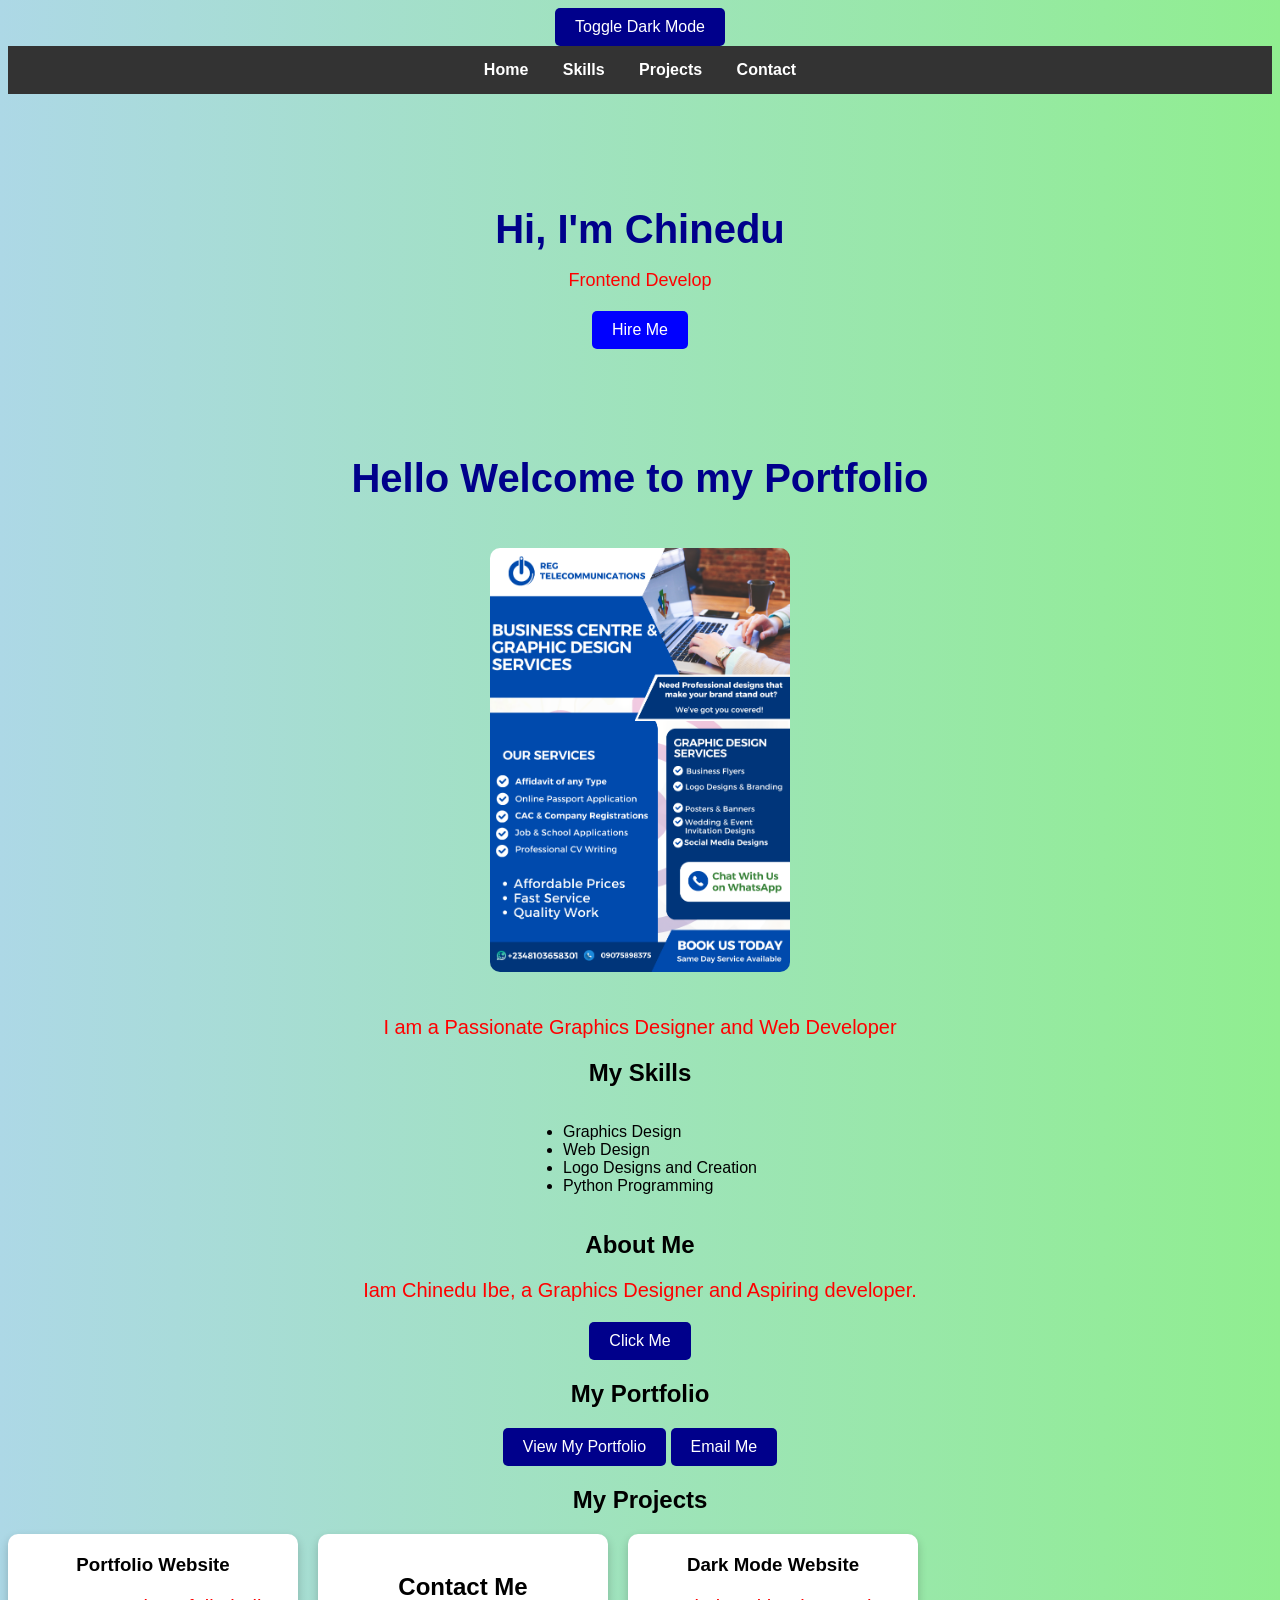
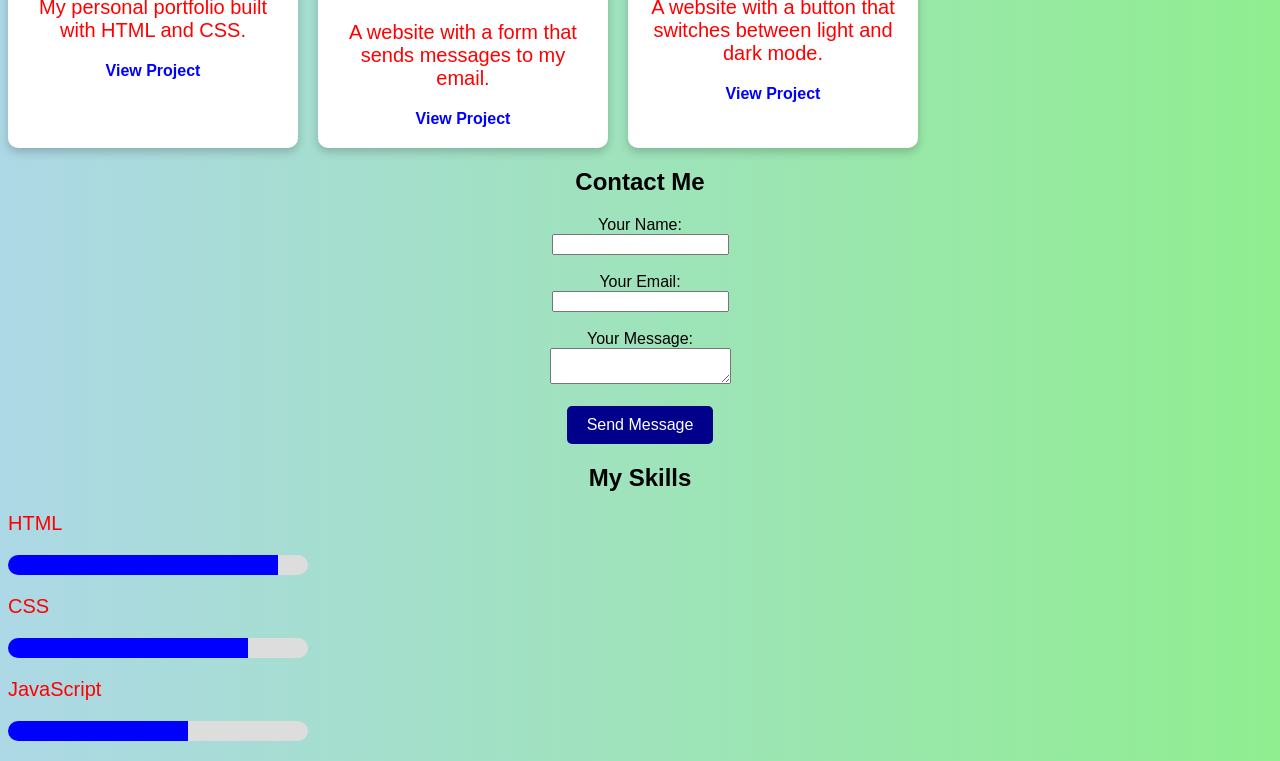
==== index.html @ 9101d238 "Add files via upload" ====
<!DOCTYPE html>
<html>

<head>
    <meta name="viewport" content="width=device-width, initial-scale=1.0">
<title>My Portfolio Website</title></head>

<style>
body {
  background-color: lightgreen;
  color: black;
}

h1 {
color: darkblue;
}
p {
color: red;
font-size: 20px;
}
ul {
    text-align: left;
    display: inline-block;
}
img {
    border-radius: 10px;
    margin: 20px 0;
}
body {
  background: linear-gradient(to right, lightblue, lightgreen);
  text-align: center;
  font-family: Arial, sans-serif;
}

h1 {
  color: darkblue;
  font-size: 40px;
  animation: moveText 3s infinite alternate;
}

@keyframes moveText {
  0% { transform: translateY(0); }
  100% { transform: translateY(20px); }
}

p {
  color: red;
  font-size: 20px;
}

ul {
  text-align: left;
  display: inline-block;
}

img {
  border-radius: 10px;
  margin: 20px 0;
  width: 300px;
}

button {
  padding: 10px 20px;
  font-size: 16px;
  cursor: pointer;
  background-color: darkblue;
  color: white;
  border: none;
  border-radius: 5px;
  transition: 0.3s;
}

button:hover {
  background-color: blue;
  transform: scale(1.1);
}
body.dark-mode {
  background: black !important;
  color: white !important;
}
.skill {
  margin: 20px 0;
  text-align: left;
  width: 300px;
}

.progress-bar {
  background-color: lightgray;
  border-radius: 5px;
  overflow: hidden;
  height: 20px;
}

.progress {
  background-color: darkblue;
  height: 100%;
  width: 0%;
  border-radius: 5px;
}
.projects {
  display: flex;
  gap: 20px;
  flex-wrap: wrap;
}

.project-card {
  background: white;
  border-radius: 10px;
  padding: 20px;
  width: 250px;
  box-shadow: 0 4px 10px rgba(0,0,0,0.2);
}

.project-card h3 {
  margin-top: 0;
}

.project-card a {
  text-decoration: none;
  color: blue;
  font-weight: bold;
}
.projects{
display:flex;
gap:20px;
flex-wrap:wrap;
}

.project-card{
background:white;
padding:20px;
border-radius:10px;
width:250px;
box-shadow:0 4px 10px rgba(0,0,0,0.2);
}
@media (max-width: 600px) {

.projects{
flex-direction: column;
align-items: center;
}

.project-card{
width:90%;
}

}
body.dark-mode {
  background-color: black;
  color: white;
}
nav{
background:#333;
padding:15px;
text-align:center;
}
nav a{
color:white;
margin:0 15px;
text-decoration:none;
font-weight:bold;
}

nav a:hover{
color:yellow;
}
html{
scroll-behavior:smooth;
}
.hero{
padding:80px 20px;
text-align:center;
}

.hero h1{
font-size:40px;
margin-bottom:10px;
}

.hero p{
font-size:18px;
margin-bottom:20px;
}

.hero button{
padding:10px 20px;
font-size:16px;
border:none;
border-radius:5px;
background:blue;
color:white;
cursor:pointer;
}

.hero button:hover{
background:darkblue;
}
.skill{
margin:20px 0;
}

.skill-bar{
width:100%;
background:#ddd;
height:20px;
border-radius:10px;
overflow:hidden;
}

.skill-fill{
height:100%;
width:0;
background:blue;
transition:width 2s;
}

.html{
width:90%;
}

.css{
width:80%;
}

.js{
width:60%;
}

body.dark-mode .project-card {
  background-color: #222;
  color: white;
}
</style>
</head>
<button onclick="darkMode()">Toggle Dark Mode</button>
<body>
    <nav>
  <a href="#home">Home</a>
  <a href="#skills">Skills</a>
  <a href="#projects">Projects</a>
  <a href="#contact">Contact</a>
</nav>
<section class="hero">

<h1>Hi, I'm Chinedu</h1>

<p id="typing"></p>

<button onclick="showMessage()">Hire Me</button>

</section>
<h1 id="home">Hello Welcome to my Portfolio</h1>
<img
src="Profile.jpg.png"  alt="My Profile Image" width= "300">
<p>I am a Passionate Graphics Designer and Web Developer</p>

<h2>My Skills</h2>
<ul>
    <li>Graphics Design</li>
    <li>Web Design</li>
    <li>Logo Designs and Creation</li>
    <li>Python Programming </li>
</ul>
<section>
    <h2>About Me</h2>
<p>Iam Chinedu Ibe, a Graphics Designer and Aspiring developer. </p>
</section>

<button onclick="showMessage()">Click Me</button>
<section><h2>My Portfolio</h2>
<a href="portfolio page.html"
target="_blank"><button>View My Portfolio</button></a>
<a href="mailto:Ibechineduthankgod@gmail.com">
  <button>Email Me</button>
</a>
<h2 id="projects">My Projects</h2>

<div class="projects">

<div class="project-card">
<h3>Portfolio Website</h3>
<p>My personal portfolio built with HTML and CSS.</p>
<a href="https://drive.google.com/drive/folders/1vAjPKDFrX7YsWyB9tkx1t1JIgg0P2F__?usp=drive_link">View Project</a>
</div>

<div class="project-card">
<h2 id="contact">Contact Me</h2>
<p>A website with a form that sends messages to my email.</p>
<a href="https://ibechineduthankgod-stack.github.io/My-Portfolio-link/">View Project</a>
</div>

<div class="project-card">
<h3>Dark Mode Website</h3>
<p>A website with a button that switches between light and dark mode.</p>
<a href="https://ibechineduthankgod-stack.github.io/My-Portfolio-link/">View Project</a>
</div>

</div>
<h2>Contact Me</h2>
<form action="https://formspree.io/f/xvzwzqwv" method="POST">

<label>Your Name:</label><br>
<input type="text" name="name" required><br><br>

<label>Your Email:</label><br>
<input type="email" name="email" required><br><br>

<label>Your Message:</label><br>
<textarea name="message" required></textarea><br><br>

<button type="submit">Send Message</button>
</form>
</section>
<h2>My Skills</h2>
<div class="skill">
<p>HTML</p>
<div class="skill-bar">
<div class="skill-fill html"></div>
</div>
</div>

<div class="skill">
<p>CSS</p>
<div class="skill-bar">
<div class="skill-fill css"></div>
</div>
</div>

<div class="skill">
<p>JavaScript</p>
<div class="skill-bar">
<div class="skill-fill js"></div>
</div>
</div>
<script>
window.onload = function() {
  const skills = [
    {selector: '.skill:nth-child(1) .progress', width: 90},
    {selector: '.skill:nth-child(2) .progress', width: 80},
    {selector: '.skill:nth-child(3) .progress', width: 70}
  ];

  skills.forEach(skill => {
    let elem = document.querySelector(skill.selector);
    let width = 0;
    let id = setInterval(frame, 20);
    function frame() {
      if(width >= skill.width) {
        clearInterval(id);
      } else {
        width++;
        elem.style.width = width + '%';
      }
    }
  });
}

</script>
<script>
function showMessage() {
  alert("Welcome to my portfolio website!");
}

function darkMode() {
  document.body.classList.toggle("dark-mode");
}
</script>
<script>

const text = "Frontend Developer | Website Designer";
let index = 0;

function typeEffect(){
    document.getElementById("typing").innerHTML += text.charAt(index);
    index++;

    if(index < text.length){
        setTimeout(typeEffect,100);
    }
}

typeEffect();

</script>
<script>

window.onload = function(){

document.querySelector(".html").style.width = "90%";
document.querySelector(".css").style.width = "80%";
document.querySelector(".js").style.width = "60%";

};

</script>
</body>
</body>
</html>
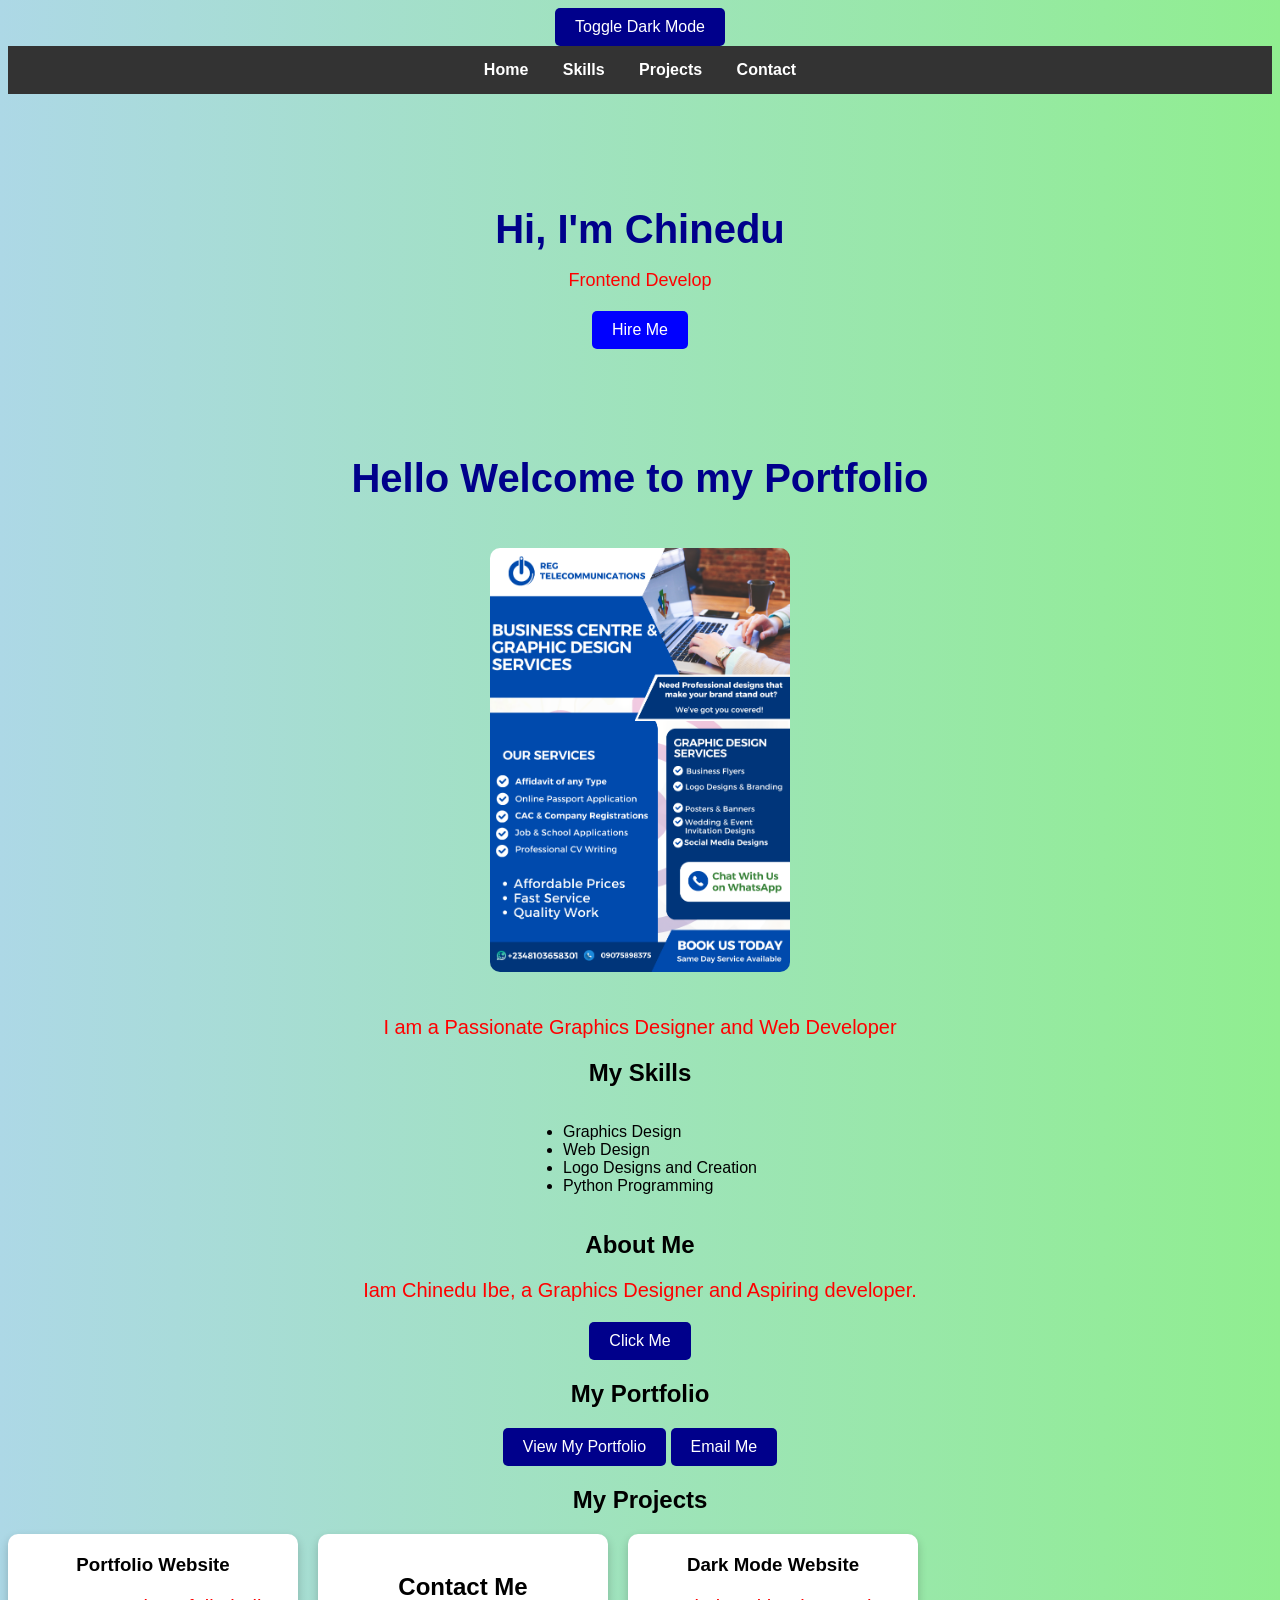
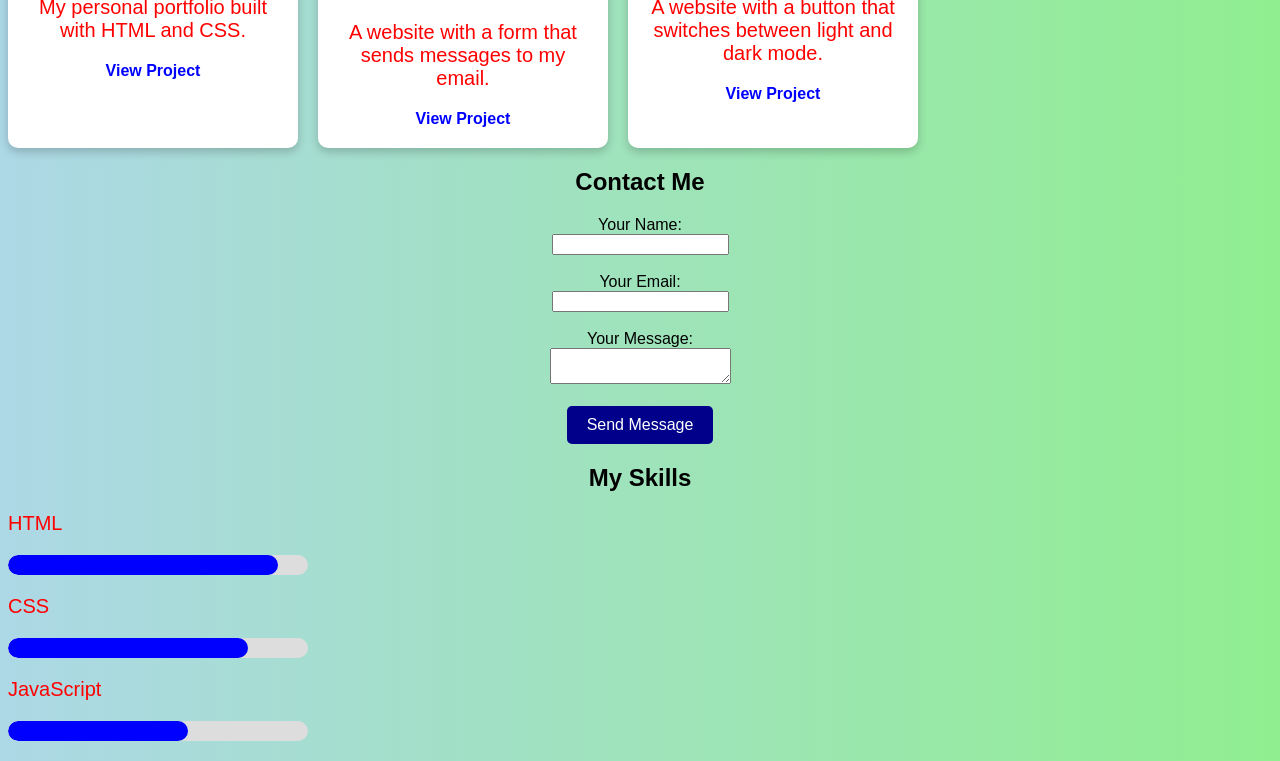
==== commit c47bb0ab: "Add files via upload" ====
--- a/index.html
+++ b/index.html
@@ -211,6 +211,7 @@
 height:100%;
 width:0;
 background:blue;
+border-radius:10px;
 transition:width 2s;
 }
 
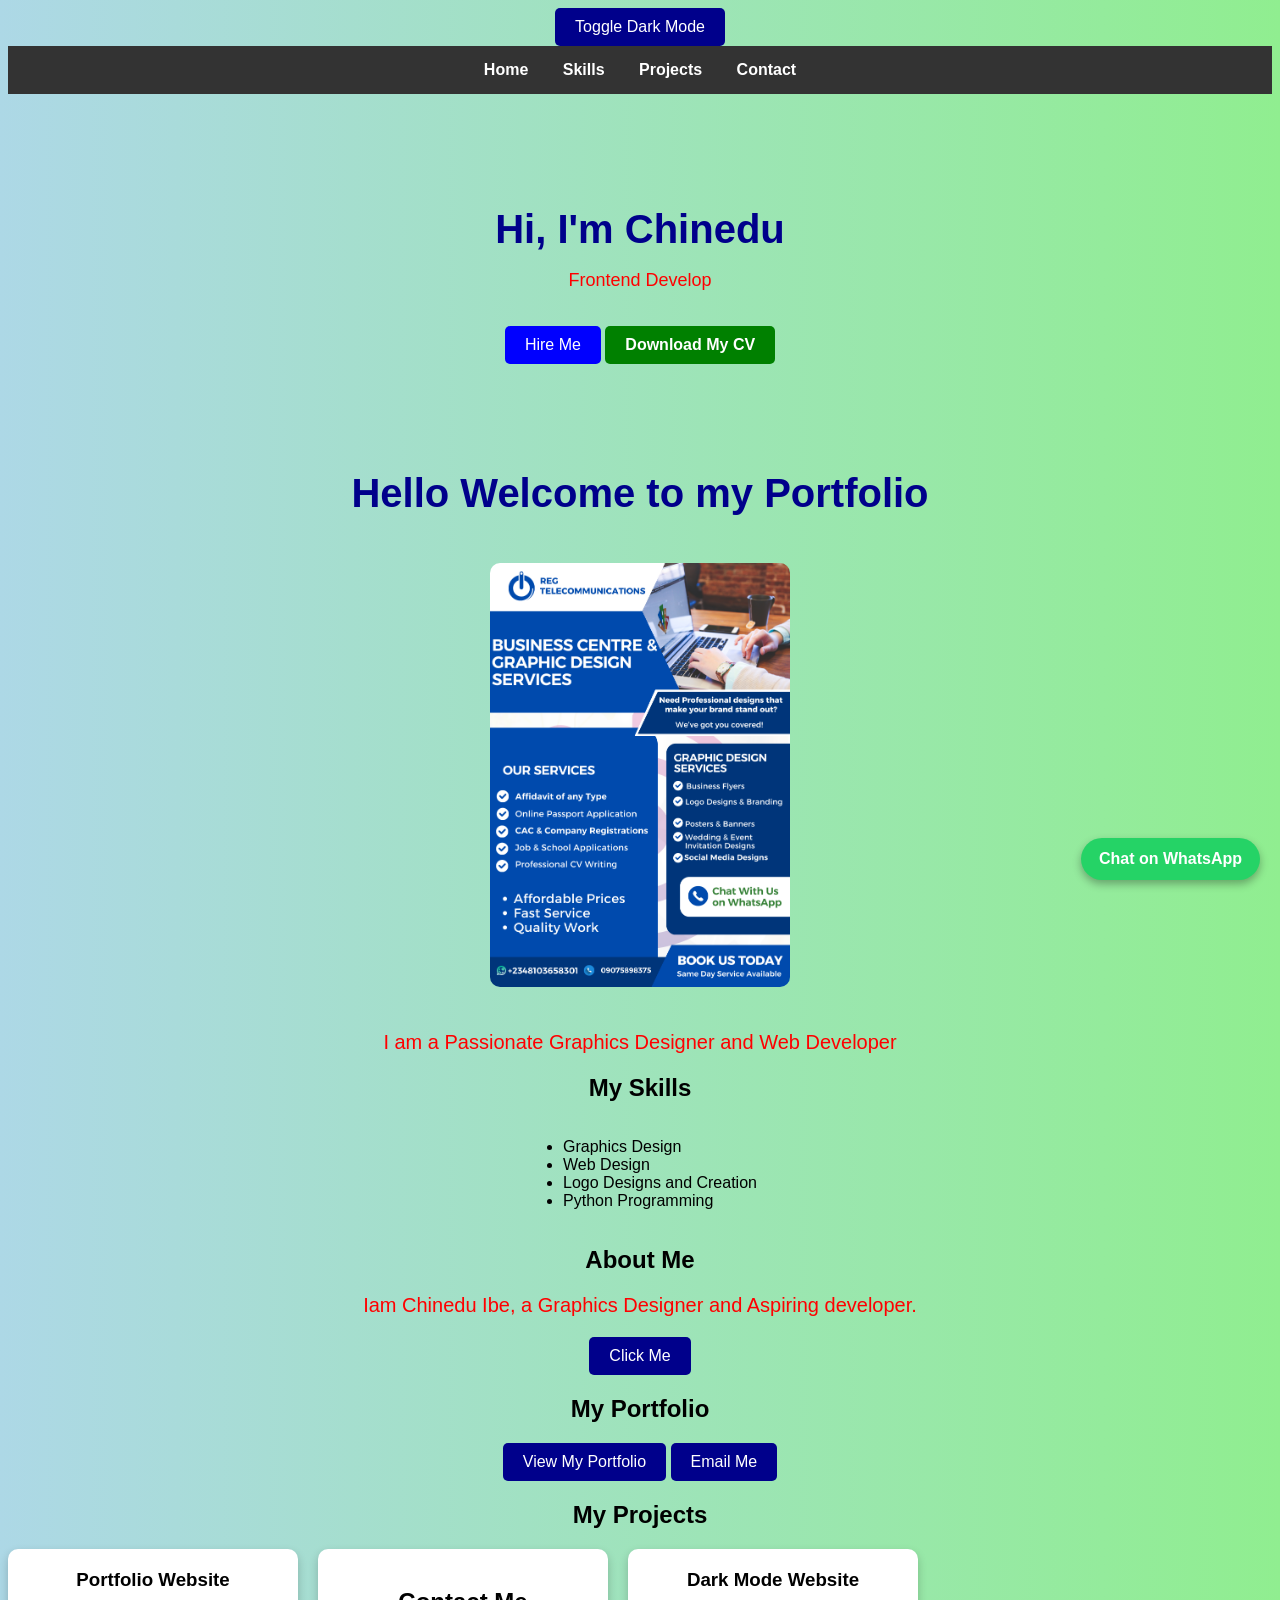
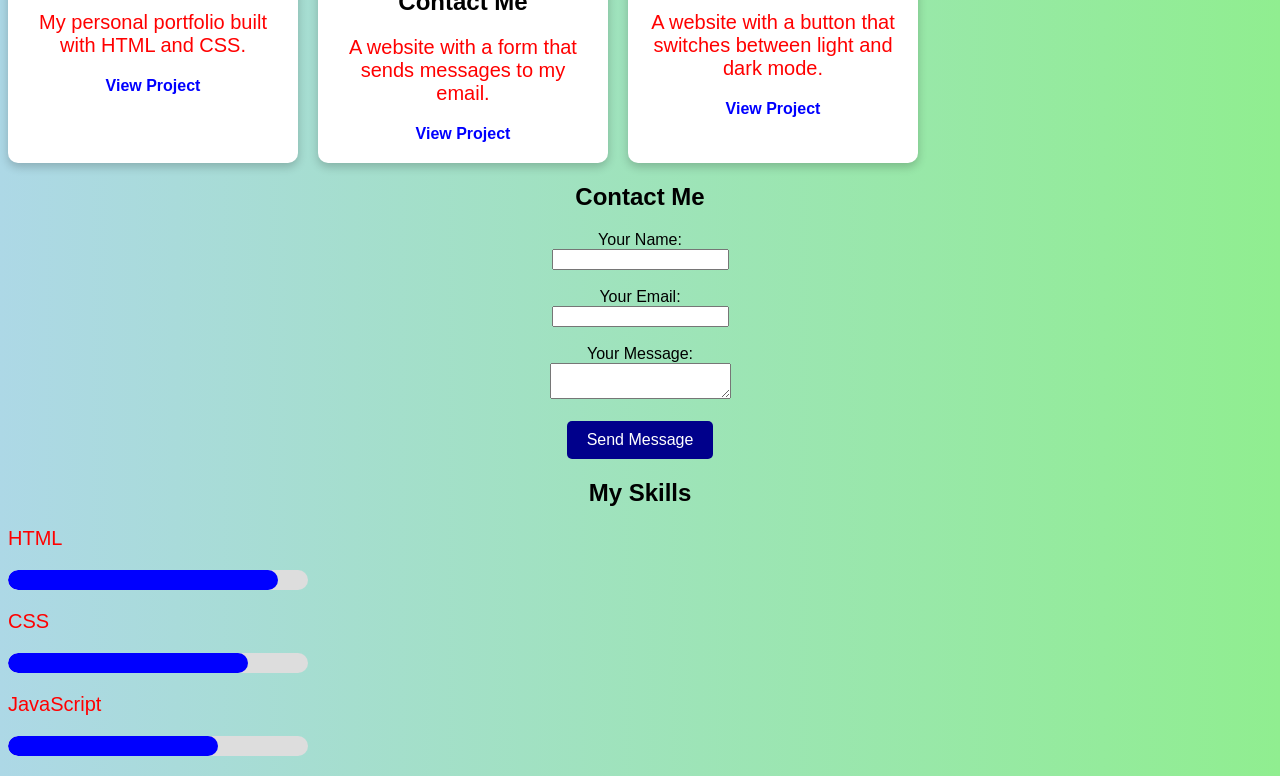
==== commit 6f2348f3: "Add files via upload" ====
--- a/index.html
+++ b/index.html
@@ -226,7 +226,36 @@
 .js{
 width:60%;
 }
-
+.cv-button{
+display:inline-block;
+margin-top:15px;
+padding:10px 20px;
+background:green;
+color:white;
+text-decoration:none;
+border-radius:5px;
+font-weight:bold;
+}
+
+.cv-button:hover{
+background:darkgreen;
+}
+.whatsapp-button{
+position:fixed;
+bottom:20px;
+right:20px;
+background:#25D366;
+color:white;
+padding:12px 18px;
+border-radius:50px;
+text-decoration:none;
+font-weight:bold;
+box-shadow:0 4px 8px rgba(0,0,0,0.3);
+}
+
+.whatsapp-button:hover{
+background:#1ebe5d;
+}
 body.dark-mode .project-card {
   background-color: #222;
   color: white;
@@ -248,7 +277,7 @@
 <p id="typing"></p>
 
 <button onclick="showMessage()">Hire Me</button>
-
+<a href="Chinedu_Ibe_CV (2).pdf" download class="cv-button">Download My CV</a>
 </section>
 <h1 id="home">Hello Welcome to my Portfolio</h1>
 <img
@@ -316,21 +345,21 @@
 <div class="skill">
 <p>HTML</p>
 <div class="skill-bar">
-<div class="skill-fill html"></div>
+<div class="skill-fill" id="html-bar"></div>
 </div>
 </div>
 
 <div class="skill">
 <p>CSS</p>
 <div class="skill-bar">
-<div class="skill-fill css"></div>
+<div class="skill-fill" id="css-bar"></div>
 </div>
 </div>
 
 <div class="skill">
 <p>JavaScript</p>
 <div class="skill-bar">
-<div class="skill-fill js"></div>
+<div class="skill-fill" id="js-bar"></div>
 </div>
 </div>
 <script>
@@ -387,13 +416,21 @@
 
 window.onload = function(){
 
-document.querySelector(".html").style.width = "90%";
-document.querySelector(".css").style.width = "80%";
-document.querySelector(".js").style.width = "60%";
-
-};
+setTimeout(function(){
+
+document.getElementById("html-bar").style.width = "90%";
+document.getElementById("css-bar").style.width = "80%";
+document.getElementById("js-bar").style.width = "70%";
+
+},300);
+
+}
 
 </script>
+</script>
+<a href="https://wa.me/2348103658301" class="whatsapp-button" target="_blank">
+Chat on WhatsApp
+</a>
 </body>
 </body>
 </html>
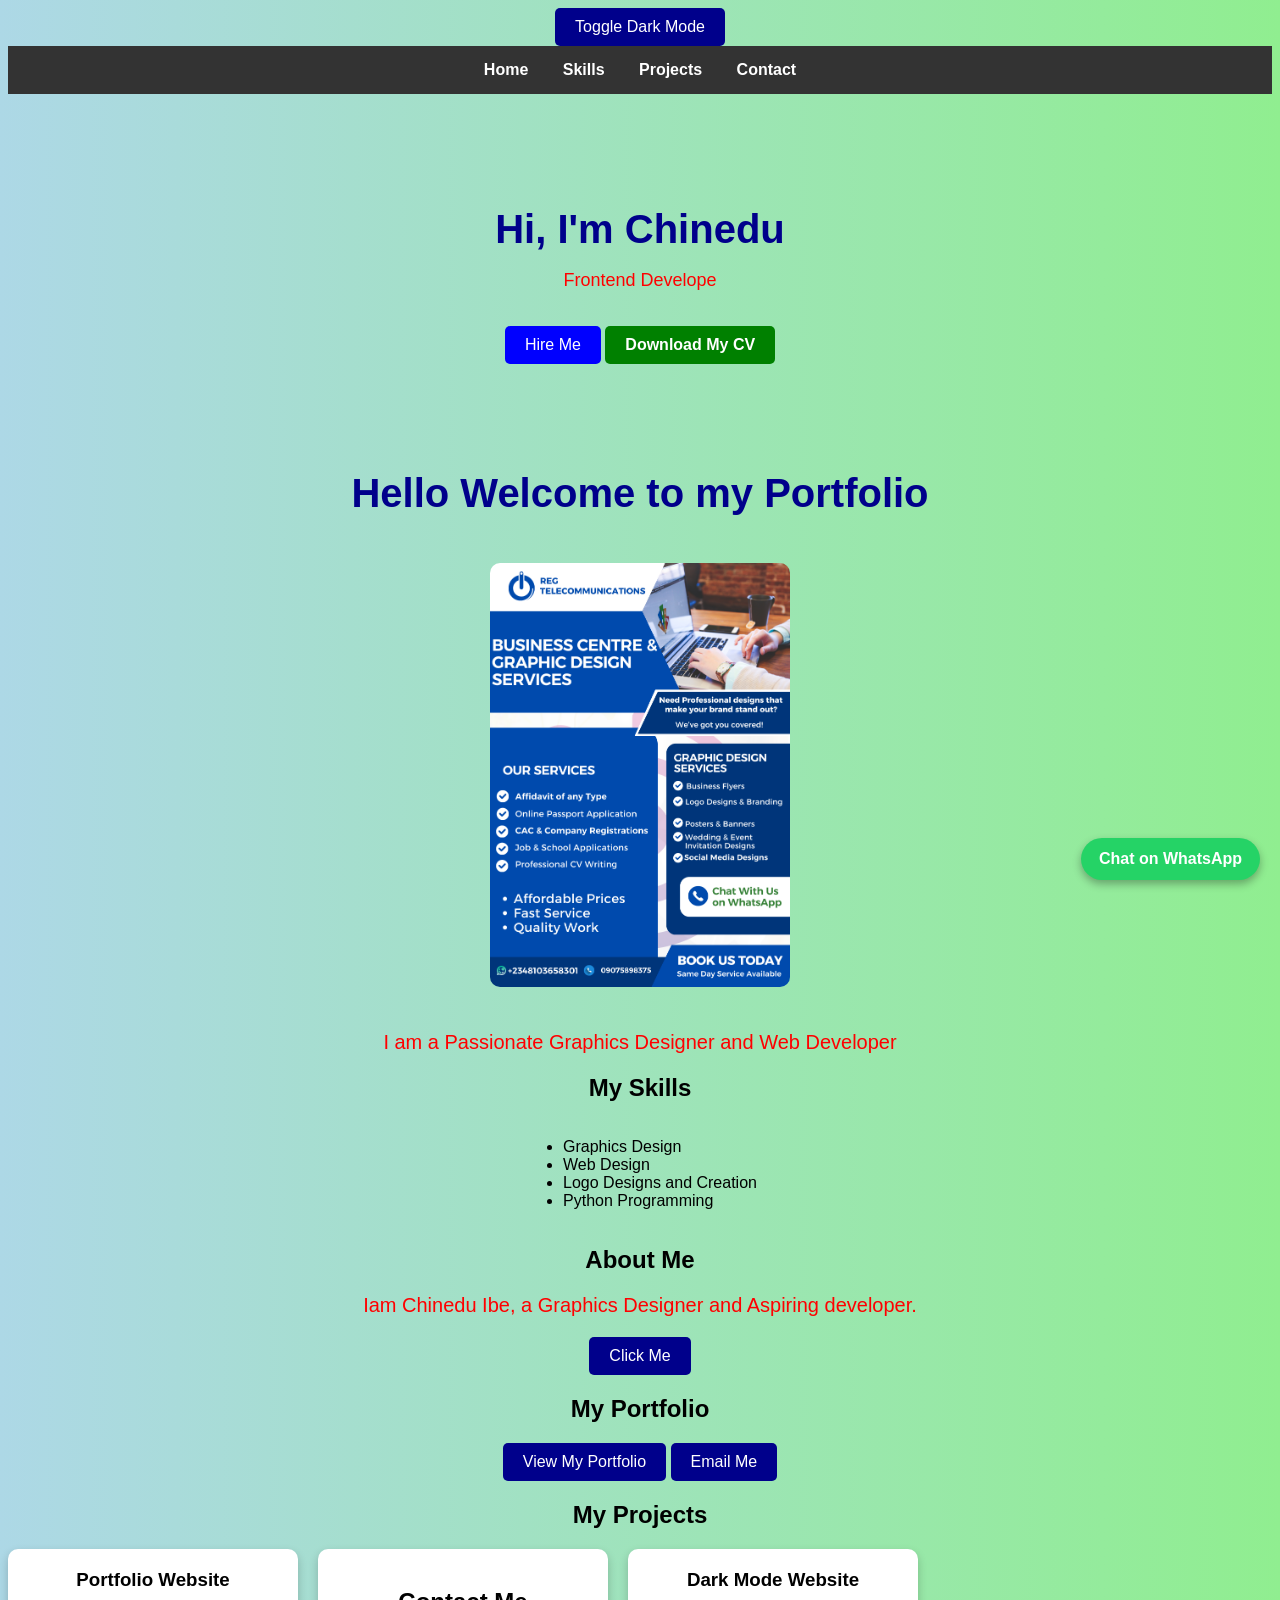
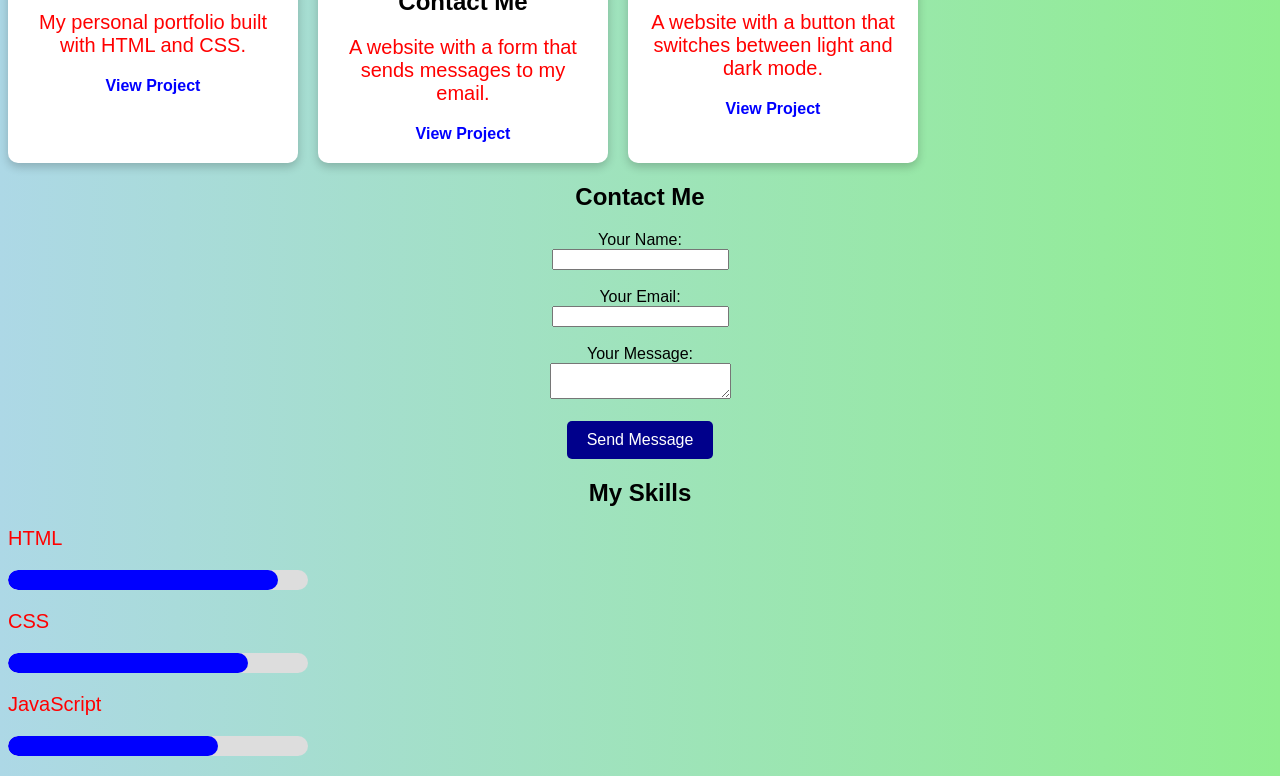
==== commit 123d8c94: "Add files via upload" ====
--- a/index.html
+++ b/index.html
@@ -225,6 +225,9 @@
 
 .js{
 width:60%;
+}
+html{
+scroll-behavior:smooth;
 }
 .cv-button{
 display:inline-block;
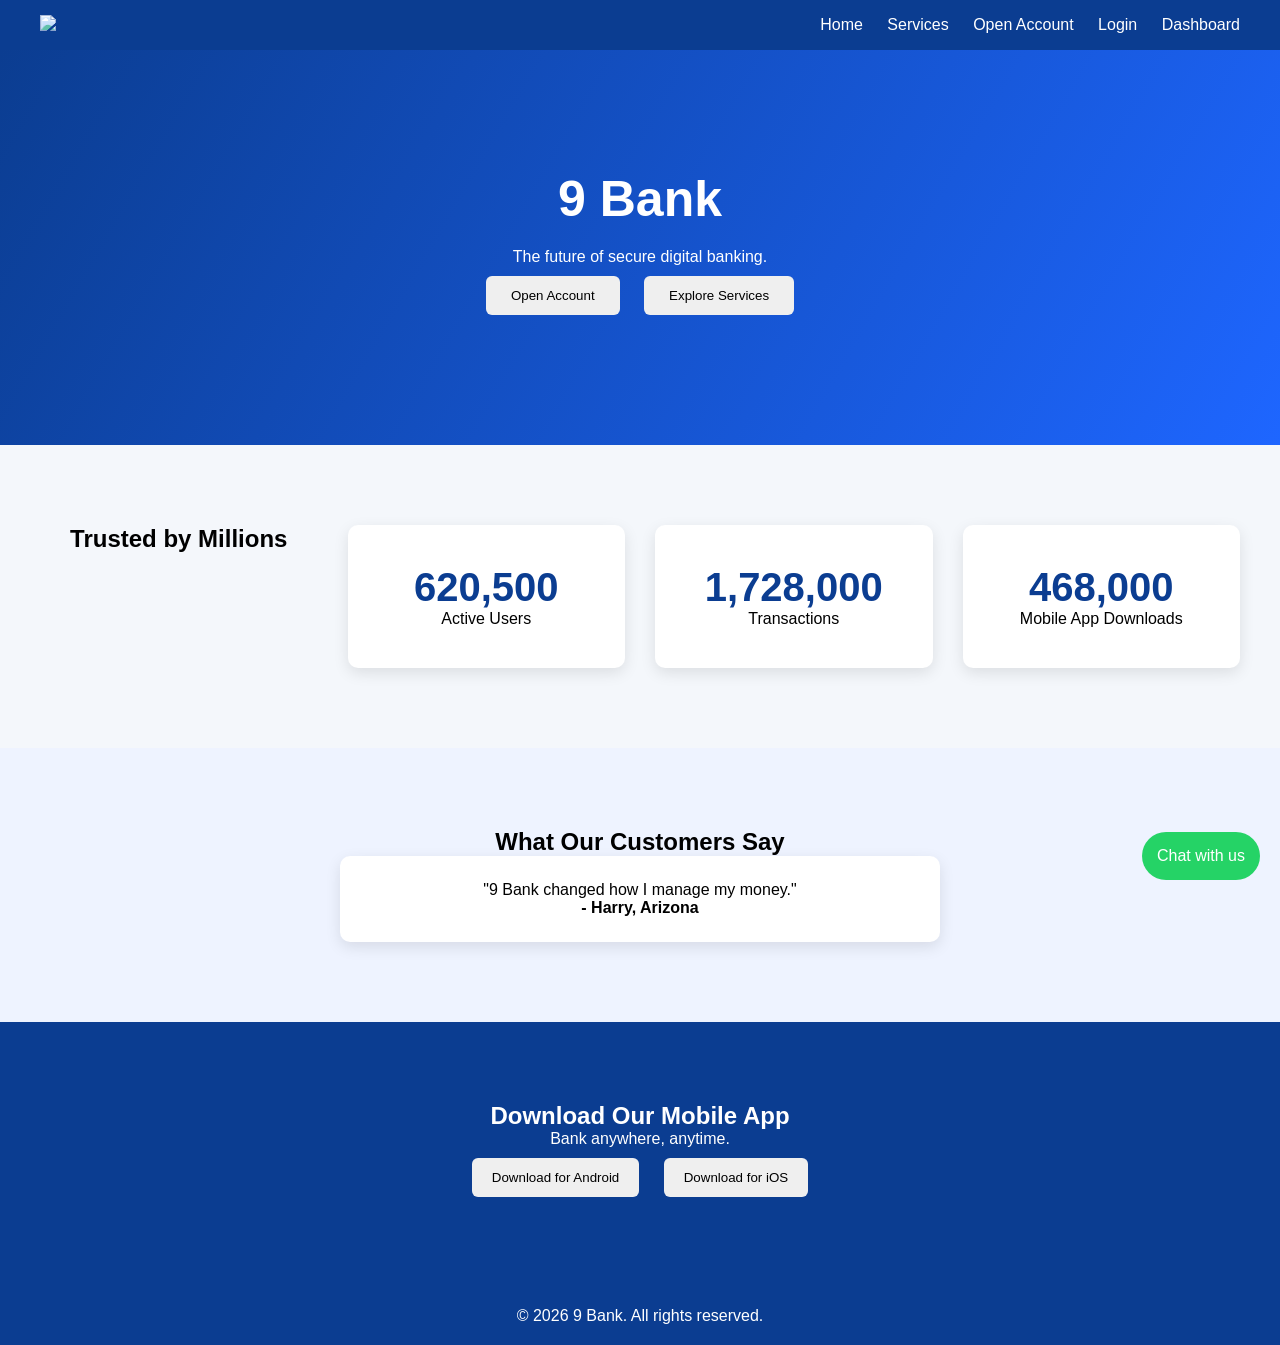
==== commit bbf7d899: "Add files via upload" ====
--- a/index.html
+++ b/index.html
@@ -1,439 +1,111 @@
 <!DOCTYPE html>
-<html>
+<html lang="en">
+<head>
+<meta charset="UTF-8">
+<title>9 Bank</title>
+<link rel="stylesheet" href="style.css">
+<script defer src="script.js"></script>
+</head>
 
-<head>
-    <meta name="viewport" content="width=device-width, initial-scale=1.0">
-<title>My Portfolio Website</title></head>
+<body>
 
-<style>
-body {
-  background-color: lightgreen;
-  color: black;
-}
+<header class="navbar">
 
-h1 {
-color: darkblue;
-}
-p {
-color: red;
-font-size: 20px;
-}
-ul {
-    text-align: left;
-    display: inline-block;
-}
-img {
-    border-radius: 10px;
-    margin: 20px 0;
-}
-body {
-  background: linear-gradient(to right, lightblue, lightgreen);
-  text-align: center;
-  font-family: Arial, sans-serif;
-}
+<div class="logo">
+<img src="images/logo.png">
+</div>
 
-h1 {
-  color: darkblue;
-  font-size: 40px;
-  animation: moveText 3s infinite alternate;
-}
+<nav>
+<a href="index.html">Home</a>
+<a href="services.html">Services</a>
+<a href="open-account.html">Open Account</a>
+<a href="login.html">Login</a>
+<a href="dashboard.html">Dashboard</a>
+</nav>
 
-@keyframes moveText {
-  0% { transform: translateY(0); }
-  100% { transform: translateY(20px); }
-}
+</header>
 
-p {
-  color: red;
-  font-size: 20px;
-}
 
-ul {
-  text-align: left;
-  display: inline-block;
-}
-
-img {
-  border-radius: 10px;
-  margin: 20px 0;
-  width: 300px;
-}
-
-button {
-  padding: 10px 20px;
-  font-size: 16px;
-  cursor: pointer;
-  background-color: darkblue;
-  color: white;
-  border: none;
-  border-radius: 5px;
-  transition: 0.3s;
-}
-
-button:hover {
-  background-color: blue;
-  transform: scale(1.1);
-}
-body.dark-mode {
-  background: black !important;
-  color: white !important;
-}
-.skill {
-  margin: 20px 0;
-  text-align: left;
-  width: 300px;
-}
-
-.progress-bar {
-  background-color: lightgray;
-  border-radius: 5px;
-  overflow: hidden;
-  height: 20px;
-}
-
-.progress {
-  background-color: darkblue;
-  height: 100%;
-  width: 0%;
-  border-radius: 5px;
-}
-.projects {
-  display: flex;
-  gap: 20px;
-  flex-wrap: wrap;
-}
-
-.project-card {
-  background: white;
-  border-radius: 10px;
-  padding: 20px;
-  width: 250px;
-  box-shadow: 0 4px 10px rgba(0,0,0,0.2);
-}
-
-.project-card h3 {
-  margin-top: 0;
-}
-
-.project-card a {
-  text-decoration: none;
-  color: blue;
-  font-weight: bold;
-}
-.projects{
-display:flex;
-gap:20px;
-flex-wrap:wrap;
-}
-
-.project-card{
-background:white;
-padding:20px;
-border-radius:10px;
-width:250px;
-box-shadow:0 4px 10px rgba(0,0,0,0.2);
-}
-@media (max-width: 600px) {
-
-.projects{
-flex-direction: column;
-align-items: center;
-}
-
-.project-card{
-width:90%;
-}
-
-}
-body.dark-mode {
-  background-color: black;
-  color: white;
-}
-nav{
-background:#333;
-padding:15px;
-text-align:center;
-}
-nav a{
-color:white;
-margin:0 15px;
-text-decoration:none;
-font-weight:bold;
-}
-
-nav a:hover{
-color:yellow;
-}
-html{
-scroll-behavior:smooth;
-}
-.hero{
-padding:80px 20px;
-text-align:center;
-}
-
-.hero h1{
-font-size:40px;
-margin-bottom:10px;
-}
-
-.hero p{
-font-size:18px;
-margin-bottom:20px;
-}
-
-.hero button{
-padding:10px 20px;
-font-size:16px;
-border:none;
-border-radius:5px;
-background:blue;
-color:white;
-cursor:pointer;
-}
-
-.hero button:hover{
-background:darkblue;
-}
-.skill{
-margin:20px 0;
-}
-
-.skill-bar{
-width:100%;
-background:#ddd;
-height:20px;
-border-radius:10px;
-overflow:hidden;
-}
-
-.skill-fill{
-height:100%;
-width:0;
-background:blue;
-border-radius:10px;
-transition:width 2s;
-}
-
-.html{
-width:90%;
-}
-
-.css{
-width:80%;
-}
-
-.js{
-width:60%;
-}
-html{
-scroll-behavior:smooth;
-}
-.cv-button{
-display:inline-block;
-margin-top:15px;
-padding:10px 20px;
-background:green;
-color:white;
-text-decoration:none;
-border-radius:5px;
-font-weight:bold;
-}
-
-.cv-button:hover{
-background:darkgreen;
-}
-.whatsapp-button{
-position:fixed;
-bottom:20px;
-right:20px;
-background:#25D366;
-color:white;
-padding:12px 18px;
-border-radius:50px;
-text-decoration:none;
-font-weight:bold;
-box-shadow:0 4px 8px rgba(0,0,0,0.3);
-}
-
-.whatsapp-button:hover{
-background:#1ebe5d;
-}
-body.dark-mode .project-card {
-  background-color: #222;
-  color: white;
-}
-</style>
-</head>
-<button onclick="darkMode()">Toggle Dark Mode</button>
-<body>
-    <nav>
-  <a href="#home">Home</a>
-  <a href="#skills">Skills</a>
-  <a href="#projects">Projects</a>
-  <a href="#contact">Contact</a>
-</nav>
 <section class="hero">
 
-<h1>Hi, I'm Chinedu</h1>
+<h1>9 Bank</h1>
+<p>The future of secure digital banking.</p>
+<div class="hero-buttons">
+<button onclick="openAccount()">Open Account</button>
+<button onclick="exploreServices()">Explore Services</button>
+</div>
 
-<p id="typing"></p>
-
-<button onclick="showMessage()">Hire Me</button>
-<a href="Chinedu_Ibe_CV (2).pdf" download class="cv-button">Download My CV</a>
-</section>
-<h1 id="home">Hello Welcome to my Portfolio</h1>
-<img
-src="Profile.jpg.png"  alt="My Profile Image" width= "300">
-<p>I am a Passionate Graphics Designer and Web Developer</p>
-
-<h2>My Skills</h2>
-<ul>
-    <li>Graphics Design</li>
-    <li>Web Design</li>
-    <li>Logo Designs and Creation</li>
-    <li>Python Programming </li>
-</ul>
-<section>
-    <h2>About Me</h2>
-<p>Iam Chinedu Ibe, a Graphics Designer and Aspiring developer. </p>
 </section>
 
-<button onclick="showMessage()">Click Me</button>
-<section><h2>My Portfolio</h2>
-<a href="portfolio page.html"
-target="_blank"><button>View My Portfolio</button></a>
-<a href="mailto:Ibechineduthankgod@gmail.com">
-  <button>Email Me</button>
-</a>
-<h2 id="projects">My Projects</h2>
+<section class="stats">
 
-<div class="projects">
+<h2>Trusted by Millions</h2>
 
-<div class="project-card">
-<h3>Portfolio Website</h3>
-<p>My personal portfolio built with HTML and CSS.</p>
-<a href="https://drive.google.com/drive/folders/1vAjPKDFrX7YsWyB9tkx1t1JIgg0P2F__?usp=drive_link">View Project</a>
+<div class="stat-card">
+<h2 id="users">0</h2>
+<p>Active Users</p>
 </div>
 
-<div class="project-card">
-<h2 id="contact">Contact Me</h2>
-<p>A website with a form that sends messages to my email.</p>
-<a href="https://ibechineduthankgod-stack.github.io/My-Portfolio-link/">View Project</a>
+<div class="stat-card">
+<h2 id="transactions">0</h2>
+<p>Transactions</p>
 </div>
 
-<div class="project-card">
-<h3>Dark Mode Website</h3>
-<p>A website with a button that switches between light and dark mode.</p>
-<a href="https://ibechineduthankgod-stack.github.io/My-Portfolio-link/">View Project</a>
+<div class="stat-card">
+<h2 id="downloads">0</h2>
+<p>Mobile App Downloads</p>
+</div>
+
+</section>
+
+
+<section class="testimonials">
+
+<h2>What Our Customers Say</h2>
+
+<div class="testimonial-slider">
+
+<div class="slide active">
+<p>"9 Bank changed how I manage my money."</p>
+<h4>- Harry, Arizona</h4>
+</div>
+
+<div class="slide">
+<p>"Fast international transfers."</p>
+<h4>- Kate, Alabama</h4>
+</div>
+
+<div class="slide">
+<p>"The mobile banking app is excellent."</p>
+<h4>- Ashley, Phoenix</h4>
 </div>
 
 </div>
-<h2>Contact Me</h2>
-<form action="https://formspree.io/f/xvzwzqwv" method="POST">
 
-<label>Your Name:</label><br>
-<input type="text" name="name" required><br><br>
+</section>
 
-<label>Your Email:</label><br>
-<input type="email" name="email" required><br><br>
 
-<label>Your Message:</label><br>
-<textarea name="message" required></textarea><br><br>
+<section class="app-download">
 
-<button type="submit">Send Message</button>
-</form>
-</section>
-<h2>My Skills</h2>
-<div class="skill">
-<p>HTML</p>
-<div class="skill-bar">
-<div class="skill-fill" id="html-bar"></div>
-</div>
+<h2>Download Our Mobile App</h2>
+
+<p>Bank anywhere, anytime.</p>
+
+<div class="app-buttons">
+<button>Download for Android</button>
+<button>Download for iOS</button>
 </div>
 
-<div class="skill">
-<p>CSS</p>
-<div class="skill-bar">
-<div class="skill-fill" id="css-bar"></div>
-</div>
-</div>
+</section>
 
-<div class="skill">
-<p>JavaScript</p>
-<div class="skill-bar">
-<div class="skill-fill" id="js-bar"></div>
-</div>
-</div>
-<script>
-window.onload = function() {
-  const skills = [
-    {selector: '.skill:nth-child(1) .progress', width: 90},
-    {selector: '.skill:nth-child(2) .progress', width: 80},
-    {selector: '.skill:nth-child(3) .progress', width: 70}
-  ];
 
-  skills.forEach(skill => {
-    let elem = document.querySelector(skill.selector);
-    let width = 0;
-    let id = setInterval(frame, 20);
-    function frame() {
-      if(width >= skill.width) {
-        clearInterval(id);
-      } else {
-        width++;
-        elem.style.width = width + '%';
-      }
-    }
-  });
-}
+<a class="whatsapp-button" href="https://wa.me/2348103658301" target="_blank">
+Chat with us
+</a>
 
-</script>
-<script>
-function showMessage() {
-  alert("Welcome to my portfolio website!");
-}
+<footer>
+<p>© 2026 9 Bank. All rights reserved.</p>
+</footer>
 
-function darkMode() {
-  document.body.classList.toggle("dark-mode");
-}
-</script>
-<script>
-
-const text = "Frontend Developer | Website Designer";
-let index = 0;
-
-function typeEffect(){
-    document.getElementById("typing").innerHTML += text.charAt(index);
-    index++;
-
-    if(index < text.length){
-        setTimeout(typeEffect,100);
-    }
-}
-
-typeEffect();
-
-</script>
-<script>
-
-window.onload = function(){
-
-setTimeout(function(){
-
-document.getElementById("html-bar").style.width = "90%";
-document.getElementById("css-bar").style.width = "80%";
-document.getElementById("js-bar").style.width = "70%";
-
-},300);
-
-}
-
-</script>
-</script>
-<a href="https://wa.me/2348103658301" class="whatsapp-button" target="_blank">
-Chat on WhatsApp
-</a>
-</body>
 </body>
 </html>
--- a/style.css
+++ b/style.css
@@ -0,0 +1,288 @@
+*{
+margin:0;
+padding:0;
+box-sizing:border-box;
+font-family:Arial;
+}
+
+body{
+background:#f4f7fb;
+}
+
+header{
+display:flex;
+justify-content:space-between;
+align-items:center;
+padding:15px 40px;
+background:#0b3d91;
+}
+
+.logo img{
+height:45px;
+}
+
+nav a{
+color:white;
+margin-left:20px;
+text-decoration:none;
+}
+
+.hero{
+text-align:center;
+padding:120px 20px;
+background:linear-gradient(120deg,#0b3d91,#1e66ff);
+color:white;
+}
+
+.hero h1{
+font-size:50px;
+margin-bottom:20px;
+}
+
+.hero-buttons button{
+padding:12px 25px;
+margin:10px;
+border:none;
+border-radius:6px;
+cursor:pointer;
+}
+
+.services{
+padding:80px 40px;
+text-align:center;
+}
+
+.service-grid{
+display:grid;
+grid-template-columns:repeat(auto-fit,minmax(250px,1fr));
+gap:30px;
+margin-top:40px;
+}
+
+.card{
+background:white;
+padding:30px;
+border-radius:10px;
+box-shadow:0 5px 15px rgba(0,0,0,0.1);
+transition:0.3s;
+}
+
+.card:hover{
+transform:translateY(-10px);
+}
+
+.stats{
+display:grid;
+grid-template-columns:repeat(auto-fit,minmax(200px,1fr));
+gap:30px;
+padding:80px 40px;
+text-align:center;
+}
+
+.stat-card{
+background:white;
+padding:40px;
+border-radius:10px;
+box-shadow:0 5px 15px rgba(0,0,0,0.1);
+}
+
+.stat-card h2{
+font-size:40px;
+color:#0b3d91;
+}
+
+.testimonials{
+padding:80px 40px;
+text-align:center;
+background:#eef3ff;
+}
+
+.testimonials-container{
+display:grid;
+grid-template-columns:repeat(auto-fit,minmax(250px,1fr));
+gap:30px;
+margin-top:40px;
+}
+
+.testimonial{
+background:white;
+padding:25px;
+border-radius:10px;
+box-shadow:0 5px 15px rgba(0,0,0,0.1);
+}
+
+.app-download{
+text-align:center;
+padding:80px;
+background:#0b3d91;
+color:white;
+}
+
+.app-buttons button{
+margin:10px;
+padding:12px 20px;
+border:none;
+border-radius:6px;
+}
+
+.whatsapp-button{
+position:fixed;
+bottom:20px;
+right:20px;
+background:#25D366;
+color:white;
+padding:15px;
+border-radius:50px;
+text-decoration:none;
+}
+
+footer{
+text-align:center;
+padding:20px;
+background:#0b3d91;
+color:white;
+}
+.dashboard{
+padding:80px;
+text-align:center;
+}
+
+.bank-card{
+background:linear-gradient(120deg,#0b3d91,#1e66ff);
+color:white;
+padding:40px;
+border-radius:12px;
+width:300px;
+margin:auto;
+margin-bottom:40px;
+}
+
+.transfer-box{
+background:white;
+padding:30px;
+width:300px;
+margin:auto;
+border-radius:10px;
+box-shadow:0 5px 15px rgba(0,0,0,0.1);
+}
+
+.transfer-box input{
+width:100%;
+padding:10px;
+margin-bottom:10px;
+}
+.navbar{
+display:flex;
+justify-content:space-between;
+align-items:center;
+padding:15px 40px;
+background:#0b3d91;
+}
+
+.navbar a{
+color:white;
+margin-left:20px;
+text-decoration:none;
+font-weight:500;
+}
+
+.logo img{
+height:45px;
+mix-blend-mode:screen;
+}
+.services-page{
+background:#0b3d91;
+padding:80px;
+text-align:center;
+color:white;
+}
+
+.services-grid{
+display:grid;
+grid-template-columns:repeat(auto-fit,minmax(250px,1fr));
+gap:30px;
+margin-top:40px;
+}
+
+.service-card{
+background:white;
+color:#333;
+padding:30px;
+border-radius:10px;
+box-shadow:0 10px 20px rgba(0,0,0,0.1);
+transition:0.3s;
+}
+
+.service-card:hover{
+transform:translateY(-10px);
+}
+.create-btn{
+background:#0b3d91;
+color:white;
+padding:12px;
+border:none;
+border-radius:6px;
+font-weight:bold;
+cursor:pointer;
+transition:0.3s;
+}
+
+.create-btn:hover{
+background:#082c6c;
+transform:scale(1.05);
+}
+.slide{
+display:none;
+}
+
+.slide.active{
+display:block;
+animation:fade 1s;
+}
+
+@keyframes fade{
+from{opacity:0}
+to{opacity:1}
+}
+.dashboard{
+padding:80px;
+}
+
+.dashboard-grid{
+display:grid;
+grid-template-columns:repeat(auto-fit,minmax(250px,1fr));
+gap:30px;
+}
+
+.balance-card{
+background:white;
+padding:30px;
+border-radius:10px;
+box-shadow:0 10px 20px rgba(0,0,0,0.1);
+}
+.testimonial-slider{
+max-width:600px;
+margin:auto;
+}
+
+.slide{
+display:none;
+background:white;
+padding:25px;
+border-radius:10px;
+box-shadow:0 5px 15px rgba(0,0,0,0.1);
+}
+
+.slide.active{
+display:block;
+animation:fade 1s;
+}
+.back-home{
+background:#0b3d91;
+color:white;
+border:none;
+padding:10px 20px;
+border-radius:6px;
+cursor:pointer;
+margin-bottom:20px;
+}
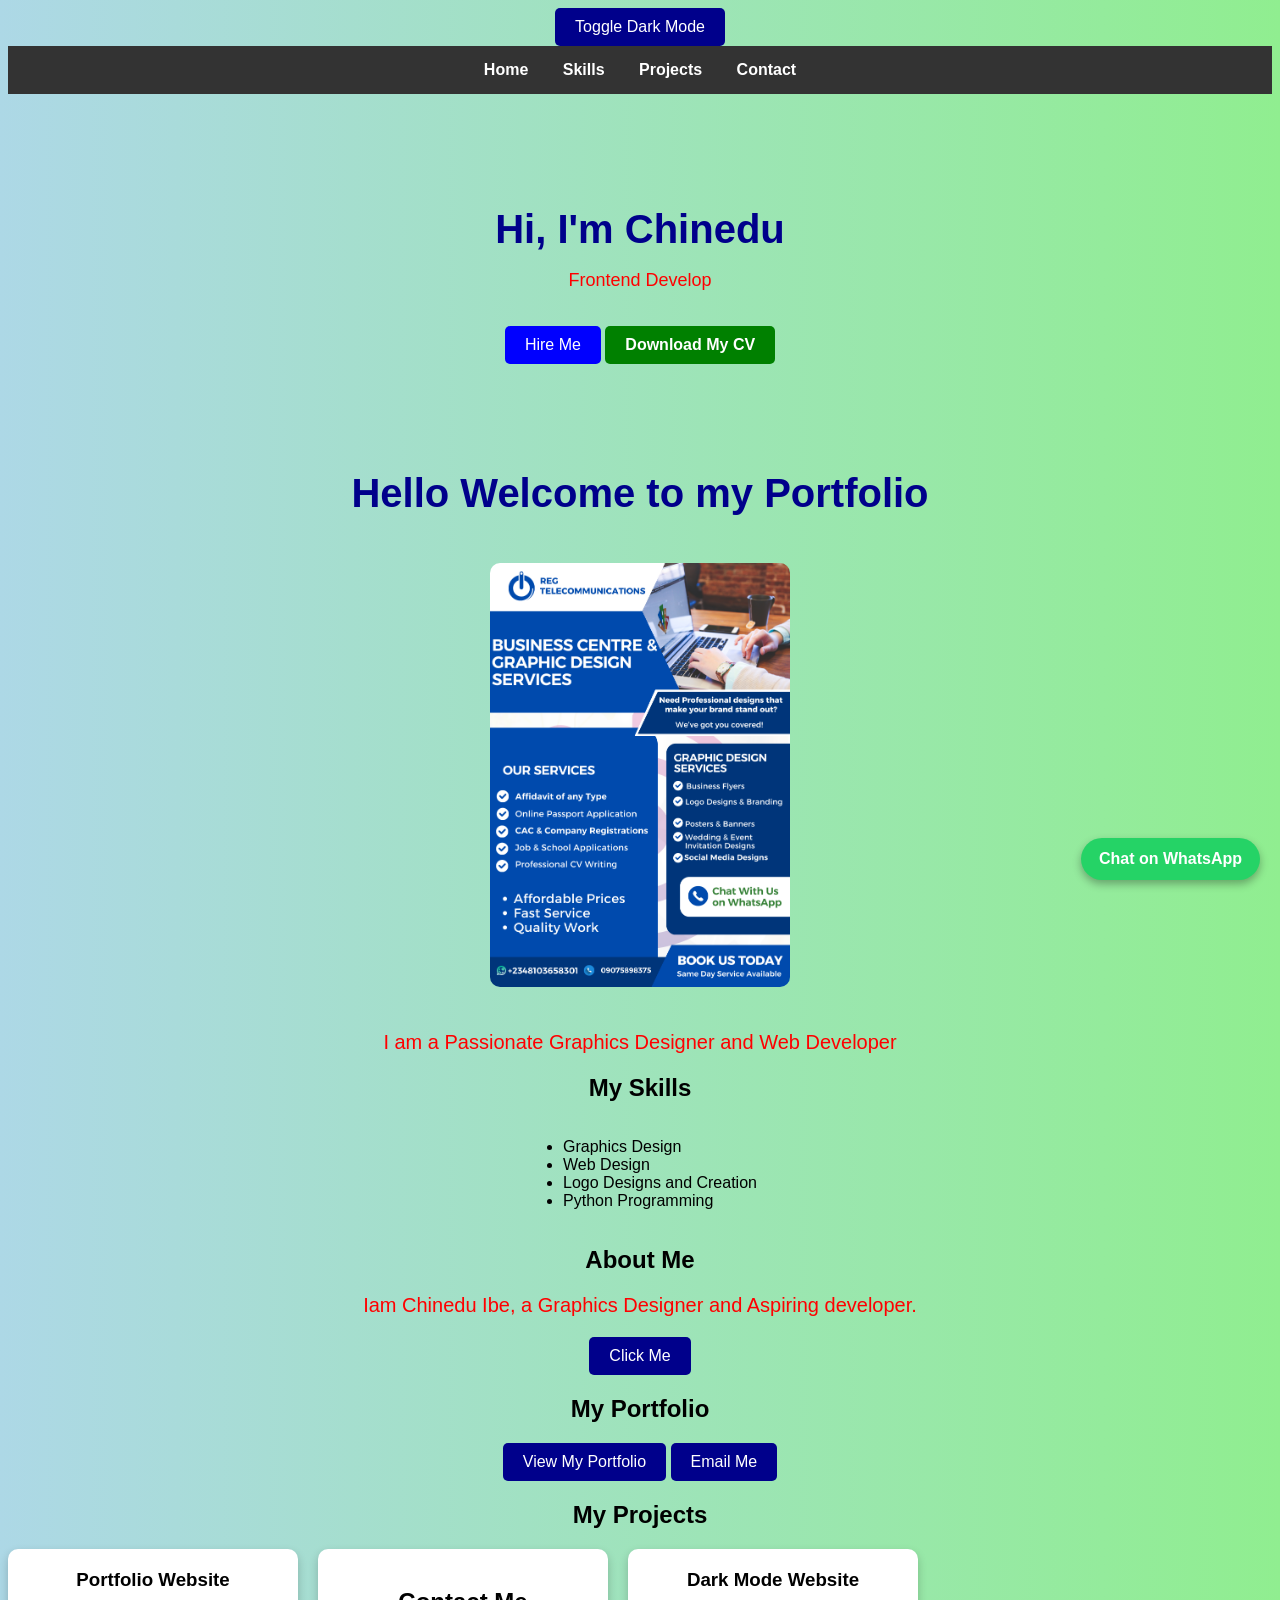
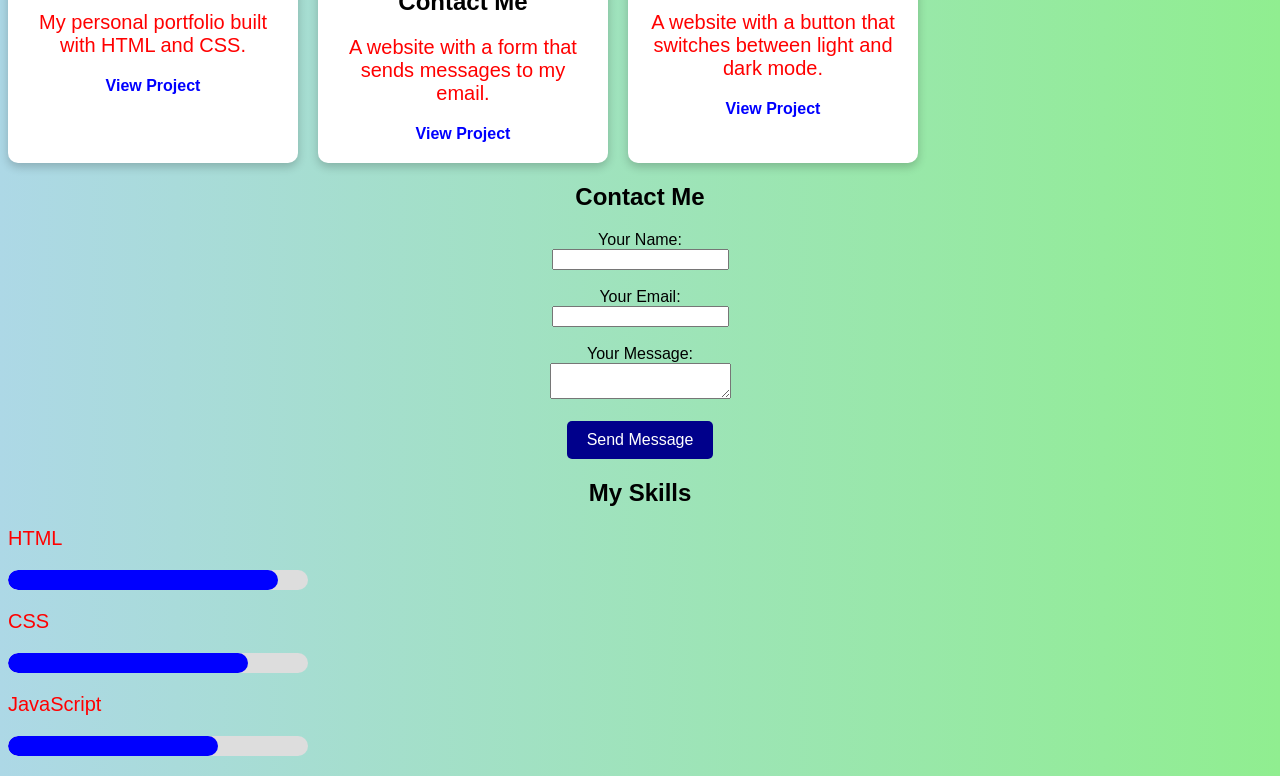
==== commit 041a218b: "Add files via upload" ====
--- a/index.html
+++ b/index.html
@@ -1,111 +1,439 @@
 <!DOCTYPE html>
-<html lang="en">
+<html>
+
 <head>
-<meta charset="UTF-8">
-<title>9 Bank</title>
-<link rel="stylesheet" href="style.css">
-<script defer src="script.js"></script>
+    <meta name="viewport" content="width=device-width, initial-scale=1.0">
+<title>My Portfolio Website</title></head>
+
+<style>
+body {
+  background-color: lightgreen;
+  color: black;
+}
+
+h1 {
+color: darkblue;
+}
+p {
+color: red;
+font-size: 20px;
+}
+ul {
+    text-align: left;
+    display: inline-block;
+}
+img {
+    border-radius: 10px;
+    margin: 20px 0;
+}
+body {
+  background: linear-gradient(to right, lightblue, lightgreen);
+  text-align: center;
+  font-family: Arial, sans-serif;
+}
+
+h1 {
+  color: darkblue;
+  font-size: 40px;
+  animation: moveText 3s infinite alternate;
+}
+
+@keyframes moveText {
+  0% { transform: translateY(0); }
+  100% { transform: translateY(20px); }
+}
+
+p {
+  color: red;
+  font-size: 20px;
+}
+
+ul {
+  text-align: left;
+  display: inline-block;
+}
+
+img {
+  border-radius: 10px;
+  margin: 20px 0;
+  width: 300px;
+}
+
+button {
+  padding: 10px 20px;
+  font-size: 16px;
+  cursor: pointer;
+  background-color: darkblue;
+  color: white;
+  border: none;
+  border-radius: 5px;
+  transition: 0.3s;
+}
+
+button:hover {
+  background-color: blue;
+  transform: scale(1.1);
+}
+body.dark-mode {
+  background: black !important;
+  color: white !important;
+}
+.skill {
+  margin: 20px 0;
+  text-align: left;
+  width: 300px;
+}
+
+.progress-bar {
+  background-color: lightgray;
+  border-radius: 5px;
+  overflow: hidden;
+  height: 20px;
+}
+
+.progress {
+  background-color: darkblue;
+  height: 100%;
+  width: 0%;
+  border-radius: 5px;
+}
+.projects {
+  display: flex;
+  gap: 20px;
+  flex-wrap: wrap;
+}
+
+.project-card {
+  background: white;
+  border-radius: 10px;
+  padding: 20px;
+  width: 250px;
+  box-shadow: 0 4px 10px rgba(0,0,0,0.2);
+}
+
+.project-card h3 {
+  margin-top: 0;
+}
+
+.project-card a {
+  text-decoration: none;
+  color: blue;
+  font-weight: bold;
+}
+.projects{
+display:flex;
+gap:20px;
+flex-wrap:wrap;
+}
+
+.project-card{
+background:white;
+padding:20px;
+border-radius:10px;
+width:250px;
+box-shadow:0 4px 10px rgba(0,0,0,0.2);
+}
+@media (max-width: 600px) {
+
+.projects{
+flex-direction: column;
+align-items: center;
+}
+
+.project-card{
+width:90%;
+}
+
+}
+body.dark-mode {
+  background-color: black;
+  color: white;
+}
+nav{
+background:#333;
+padding:15px;
+text-align:center;
+}
+nav a{
+color:white;
+margin:0 15px;
+text-decoration:none;
+font-weight:bold;
+}
+
+nav a:hover{
+color:yellow;
+}
+html{
+scroll-behavior:smooth;
+}
+.hero{
+padding:80px 20px;
+text-align:center;
+}
+
+.hero h1{
+font-size:40px;
+margin-bottom:10px;
+}
+
+.hero p{
+font-size:18px;
+margin-bottom:20px;
+}
+
+.hero button{
+padding:10px 20px;
+font-size:16px;
+border:none;
+border-radius:5px;
+background:blue;
+color:white;
+cursor:pointer;
+}
+
+.hero button:hover{
+background:darkblue;
+}
+.skill{
+margin:20px 0;
+}
+
+.skill-bar{
+width:100%;
+background:#ddd;
+height:20px;
+border-radius:10px;
+overflow:hidden;
+}
+
+.skill-fill{
+height:100%;
+width:0;
+background:blue;
+border-radius:10px;
+transition:width 2s;
+}
+
+.html{
+width:90%;
+}
+
+.css{
+width:80%;
+}
+
+.js{
+width:60%;
+}
+html{
+scroll-behavior:smooth;
+}
+.cv-button{
+display:inline-block;
+margin-top:15px;
+padding:10px 20px;
+background:green;
+color:white;
+text-decoration:none;
+border-radius:5px;
+font-weight:bold;
+}
+
+.cv-button:hover{
+background:darkgreen;
+}
+.whatsapp-button{
+position:fixed;
+bottom:20px;
+right:20px;
+background:#25D366;
+color:white;
+padding:12px 18px;
+border-radius:50px;
+text-decoration:none;
+font-weight:bold;
+box-shadow:0 4px 8px rgba(0,0,0,0.3);
+}
+
+.whatsapp-button:hover{
+background:#1ebe5d;
+}
+body.dark-mode .project-card {
+  background-color: #222;
+  color: white;
+}
+</style>
 </head>
-
+<button onclick="darkMode()">Toggle Dark Mode</button>
 <body>
-
-<header class="navbar">
-
-<div class="logo">
-<img src="images/logo.png">
-</div>
-
-<nav>
-<a href="index.html">Home</a>
-<a href="services.html">Services</a>
-<a href="open-account.html">Open Account</a>
-<a href="login.html">Login</a>
-<a href="dashboard.html">Dashboard</a>
+    <nav>
+  <a href="#home">Home</a>
+  <a href="#skills">Skills</a>
+  <a href="#projects">Projects</a>
+  <a href="#contact">Contact</a>
 </nav>
-
-</header>
-
-
 <section class="hero">
 
-<h1>9 Bank</h1>
-<p>The future of secure digital banking.</p>
-<div class="hero-buttons">
-<button onclick="openAccount()">Open Account</button>
-<button onclick="exploreServices()">Explore Services</button>
-</div>
-
+<h1>Hi, I'm Chinedu</h1>
+
+<p id="typing"></p>
+
+<button onclick="showMessage()">Hire Me</button>
+<a href="Chinedu_Ibe_CV (2).pdf" download class="cv-button">Download My CV</a>
 </section>
-
-<section class="stats">
-
-<h2>Trusted by Millions</h2>
-
-<div class="stat-card">
-<h2 id="users">0</h2>
-<p>Active Users</p>
-</div>
-
-<div class="stat-card">
-<h2 id="transactions">0</h2>
-<p>Transactions</p>
-</div>
-
-<div class="stat-card">
-<h2 id="downloads">0</h2>
-<p>Mobile App Downloads</p>
-</div>
-
+<h1 id="home">Hello Welcome to my Portfolio</h1>
+<img
+src="Profile.jpg.png"  alt="My Profile Image" width= "300">
+<p>I am a Passionate Graphics Designer and Web Developer</p>
+
+<h2>My Skills</h2>
+<ul>
+    <li>Graphics Design</li>
+    <li>Web Design</li>
+    <li>Logo Designs and Creation</li>
+    <li>Python Programming </li>
+</ul>
+<section>
+    <h2>About Me</h2>
+<p>Iam Chinedu Ibe, a Graphics Designer and Aspiring developer. </p>
 </section>
 
-
-<section class="testimonials">
-
-<h2>What Our Customers Say</h2>
-
-<div class="testimonial-slider">
-
-<div class="slide active">
-<p>"9 Bank changed how I manage my money."</p>
-<h4>- Harry, Arizona</h4>
-</div>
-
-<div class="slide">
-<p>"Fast international transfers."</p>
-<h4>- Kate, Alabama</h4>
-</div>
-
-<div class="slide">
-<p>"The mobile banking app is excellent."</p>
-<h4>- Ashley, Phoenix</h4>
-</div>
-
-</div>
-
+<button onclick="showMessage()">Click Me</button>
+<section><h2>My Portfolio</h2>
+<a href="portfolio page.html"
+target="_blank"><button>View My Portfolio</button></a>
+<a href="mailto:Ibechineduthankgod@gmail.com">
+  <button>Email Me</button>
+</a>
+<h2 id="projects">My Projects</h2>
+
+<div class="projects">
+
+<div class="project-card">
+<h3>Portfolio Website</h3>
+<p>My personal portfolio built with HTML and CSS.</p>
+<a href="https://drive.google.com/drive/folders/1vAjPKDFrX7YsWyB9tkx1t1JIgg0P2F__?usp=drive_link">View Project</a>
+</div>
+
+<div class="project-card">
+<h2 id="contact">Contact Me</h2>
+<p>A website with a form that sends messages to my email.</p>
+<a href="https://ibechineduthankgod-stack.github.io/My-Portfolio-link/">View Project</a>
+</div>
+
+<div class="project-card">
+<h3>Dark Mode Website</h3>
+<p>A website with a button that switches between light and dark mode.</p>
+<a href="https://ibechineduthankgod-stack.github.io/My-Portfolio-link/">View Project</a>
+</div>
+
+</div>
+<h2>Contact Me</h2>
+<form action="https://formspree.io/f/xvzwzqwv" method="POST">
+
+<label>Your Name:</label><br>
+<input type="text" name="name" required><br><br>
+
+<label>Your Email:</label><br>
+<input type="email" name="email" required><br><br>
+
+<label>Your Message:</label><br>
+<textarea name="message" required></textarea><br><br>
+
+<button type="submit">Send Message</button>
+</form>
 </section>
-
-
-<section class="app-download">
-
-<h2>Download Our Mobile App</h2>
-
-<p>Bank anywhere, anytime.</p>
-
-<div class="app-buttons">
-<button>Download for Android</button>
-<button>Download for iOS</button>
-</div>
-
-</section>
-
-
-<a class="whatsapp-button" href="https://wa.me/2348103658301" target="_blank">
-Chat with us
+<h2>My Skills</h2>
+<div class="skill">
+<p>HTML</p>
+<div class="skill-bar">
+<div class="skill-fill" id="html-bar"></div>
+</div>
+</div>
+
+<div class="skill">
+<p>CSS</p>
+<div class="skill-bar">
+<div class="skill-fill" id="css-bar"></div>
+</div>
+</div>
+
+<div class="skill">
+<p>JavaScript</p>
+<div class="skill-bar">
+<div class="skill-fill" id="js-bar"></div>
+</div>
+</div>
+<script>
+window.onload = function() {
+  const skills = [
+    {selector: '.skill:nth-child(1) .progress', width: 90},
+    {selector: '.skill:nth-child(2) .progress', width: 80},
+    {selector: '.skill:nth-child(3) .progress', width: 70}
+  ];
+
+  skills.forEach(skill => {
+    let elem = document.querySelector(skill.selector);
+    let width = 0;
+    let id = setInterval(frame, 20);
+    function frame() {
+      if(width >= skill.width) {
+        clearInterval(id);
+      } else {
+        width++;
+        elem.style.width = width + '%';
+      }
+    }
+  });
+}
+
+</script>
+<script>
+function showMessage() {
+  alert("Welcome to my portfolio website!");
+}
+
+function darkMode() {
+  document.body.classList.toggle("dark-mode");
+}
+</script>
+<script>
+
+const text = "Frontend Developer | Website Designer";
+let index = 0;
+
+function typeEffect(){
+    document.getElementById("typing").innerHTML += text.charAt(index);
+    index++;
+
+    if(index < text.length){
+        setTimeout(typeEffect,100);
+    }
+}
+
+typeEffect();
+
+</script>
+<script>
+
+window.onload = function(){
+
+setTimeout(function(){
+
+document.getElementById("html-bar").style.width = "90%";
+document.getElementById("css-bar").style.width = "80%";
+document.getElementById("js-bar").style.width = "70%";
+
+},300);
+
+}
+
+</script>
+</script>
+<a href="https://wa.me/2348103658301" class="whatsapp-button" target="_blank">
+Chat on WhatsApp
 </a>
-
-<footer>
-<p>© 2026 9 Bank. All rights reserved.</p>
-</footer>
-
+</body>
 </body>
 </html>
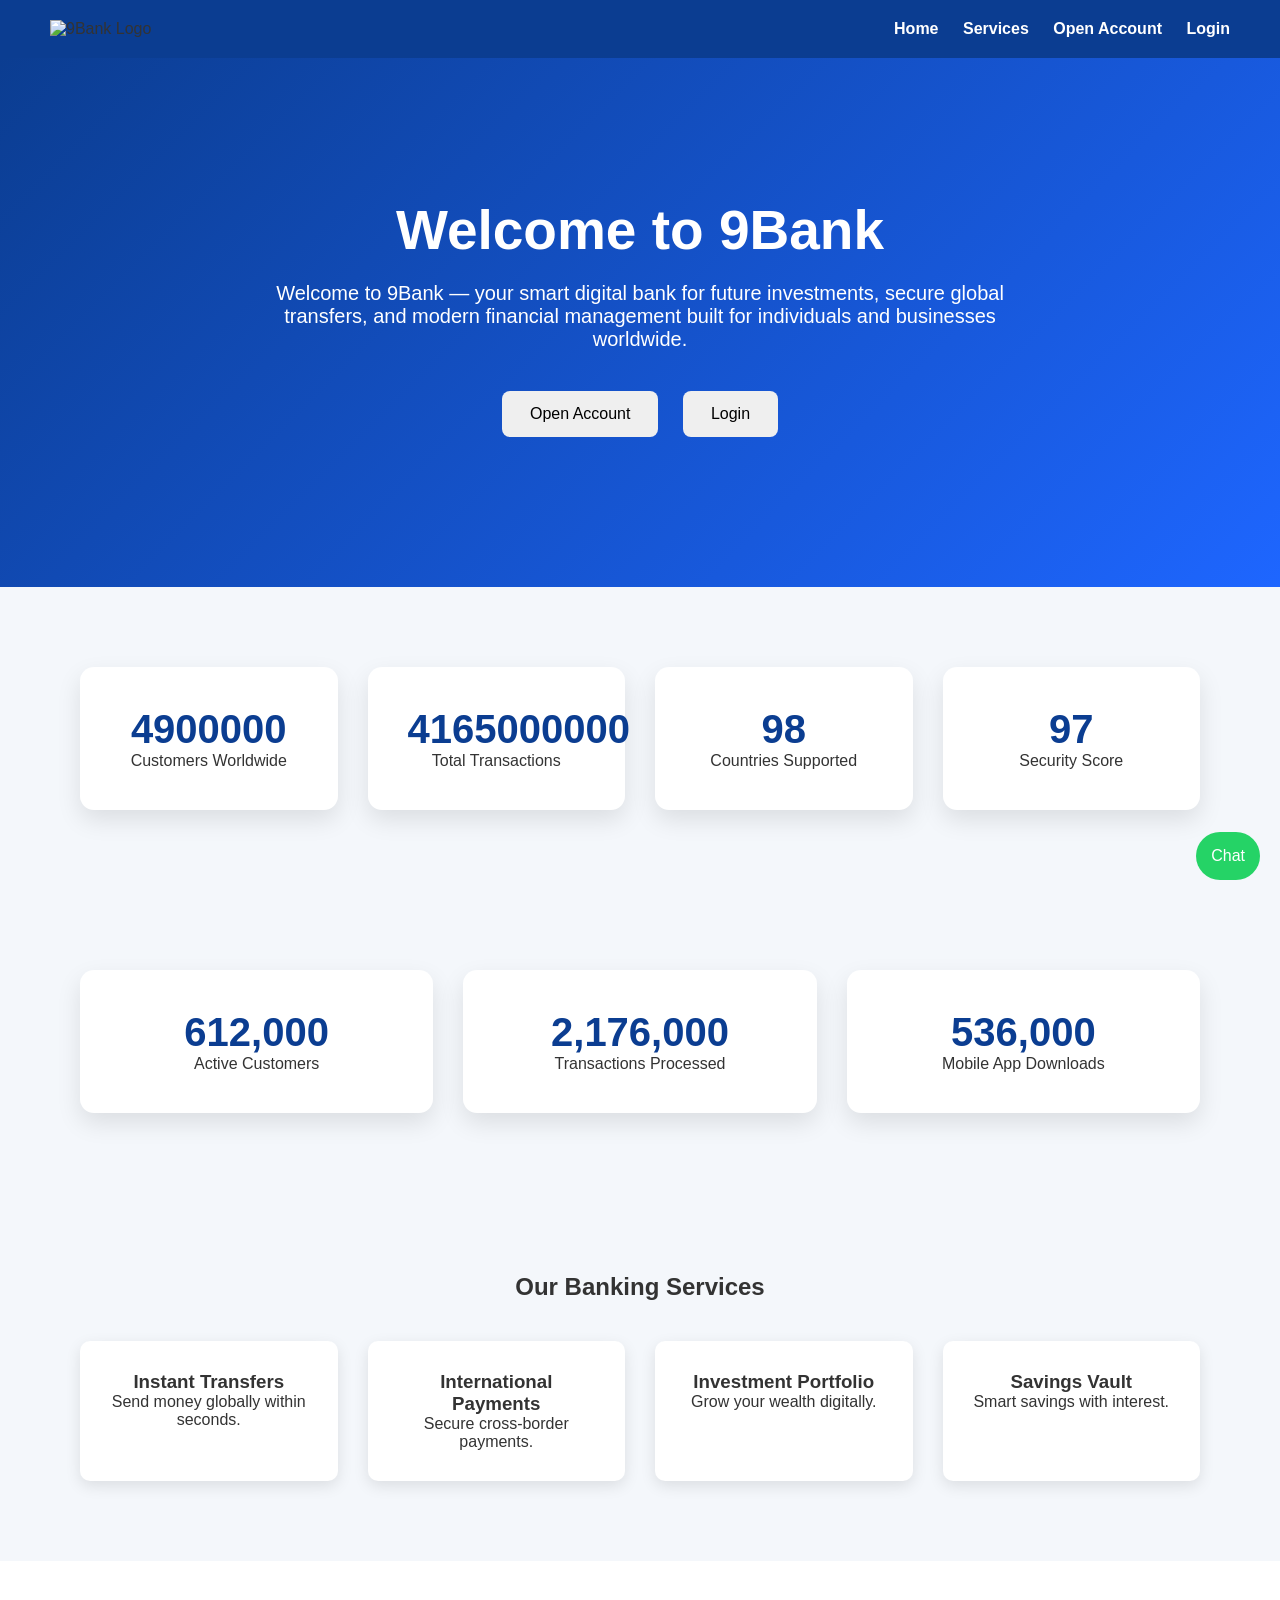
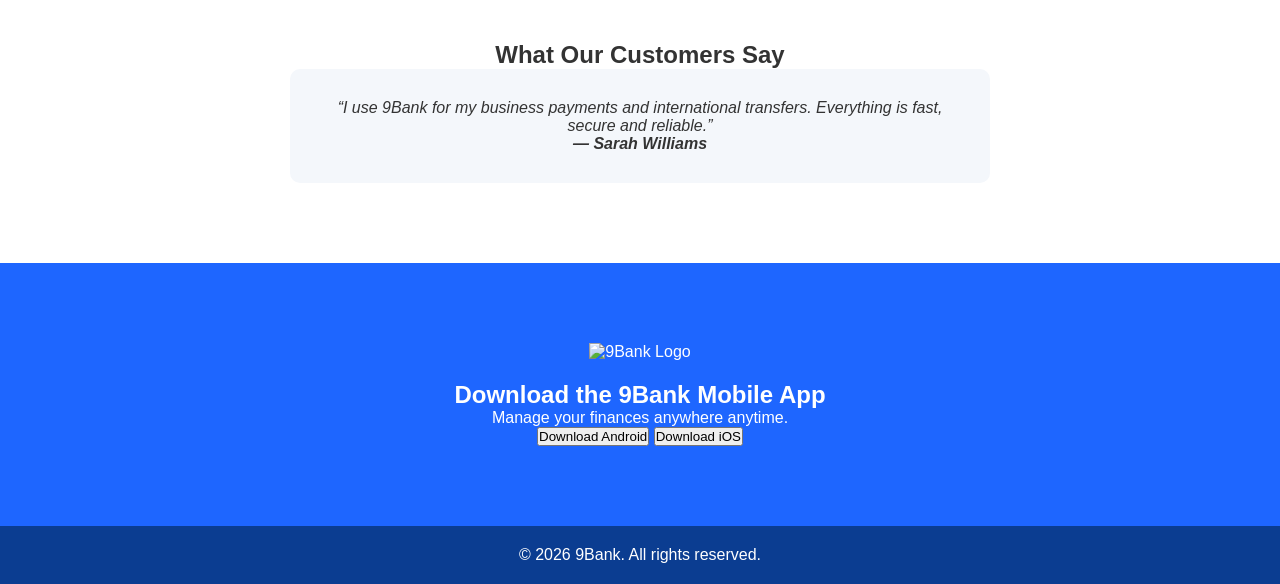
==== commit ae3efad4: "Add files via upload" ====
--- a/index.html
+++ b/index.html
@@ -1,439 +1,172 @@
 <!DOCTYPE html>
 <html>
+<head>
+<title>9Bank - Smart Digital Banking</title>
+<link rel="stylesheet" href="style.css">
+<script defer src="script.js"></script>
+</head>
 
-<head>
-    <meta name="viewport" content="width=device-width, initial-scale=1.0">
-<title>My Portfolio Website</title></head>
+<body>
 
-<style>
-body {
-  background-color: lightgreen;
-  color: black;
-}
+<header class="navbar">
 
-h1 {
-color: darkblue;
-}
-p {
-color: red;
-font-size: 20px;
-}
-ul {
-    text-align: left;
-    display: inline-block;
-}
-img {
-    border-radius: 10px;
-    margin: 20px 0;
-}
-body {
-  background: linear-gradient(to right, lightblue, lightgreen);
-  text-align: center;
-  font-family: Arial, sans-serif;
-}
+<div class="logo">
+<img src="logo.png" alt="9Bank Logo">
+</div>
 
-h1 {
-  color: darkblue;
-  font-size: 40px;
-  animation: moveText 3s infinite alternate;
-}
+<nav>
+<a href="index.html">Home</a>
+<a href="services.html">Services</a>
+<a href="open-account.html">Open Account</a>
+<a href="login.html">Login</a>
+</nav>
 
-@keyframes moveText {
-  0% { transform: translateY(0); }
-  100% { transform: translateY(20px); }
-}
+</header>
 
-p {
-  color: red;
-  font-size: 20px;
-}
-
-ul {
-  text-align: left;
-  display: inline-block;
-}
-
-img {
-  border-radius: 10px;
-  margin: 20px 0;
-  width: 300px;
-}
-
-button {
-  padding: 10px 20px;
-  font-size: 16px;
-  cursor: pointer;
-  background-color: darkblue;
-  color: white;
-  border: none;
-  border-radius: 5px;
-  transition: 0.3s;
-}
-
-button:hover {
-  background-color: blue;
-  transform: scale(1.1);
-}
-body.dark-mode {
-  background: black !important;
-  color: white !important;
-}
-.skill {
-  margin: 20px 0;
-  text-align: left;
-  width: 300px;
-}
-
-.progress-bar {
-  background-color: lightgray;
-  border-radius: 5px;
-  overflow: hidden;
-  height: 20px;
-}
-
-.progress {
-  background-color: darkblue;
-  height: 100%;
-  width: 0%;
-  border-radius: 5px;
-}
-.projects {
-  display: flex;
-  gap: 20px;
-  flex-wrap: wrap;
-}
-
-.project-card {
-  background: white;
-  border-radius: 10px;
-  padding: 20px;
-  width: 250px;
-  box-shadow: 0 4px 10px rgba(0,0,0,0.2);
-}
-
-.project-card h3 {
-  margin-top: 0;
-}
-
-.project-card a {
-  text-decoration: none;
-  color: blue;
-  font-weight: bold;
-}
-.projects{
-display:flex;
-gap:20px;
-flex-wrap:wrap;
-}
-
-.project-card{
-background:white;
-padding:20px;
-border-radius:10px;
-width:250px;
-box-shadow:0 4px 10px rgba(0,0,0,0.2);
-}
-@media (max-width: 600px) {
-
-.projects{
-flex-direction: column;
-align-items: center;
-}
-
-.project-card{
-width:90%;
-}
-
-}
-body.dark-mode {
-  background-color: black;
-  color: white;
-}
-nav{
-background:#333;
-padding:15px;
-text-align:center;
-}
-nav a{
-color:white;
-margin:0 15px;
-text-decoration:none;
-font-weight:bold;
-}
-
-nav a:hover{
-color:yellow;
-}
-html{
-scroll-behavior:smooth;
-}
-.hero{
-padding:80px 20px;
-text-align:center;
-}
-
-.hero h1{
-font-size:40px;
-margin-bottom:10px;
-}
-
-.hero p{
-font-size:18px;
-margin-bottom:20px;
-}
-
-.hero button{
-padding:10px 20px;
-font-size:16px;
-border:none;
-border-radius:5px;
-background:blue;
-color:white;
-cursor:pointer;
-}
-
-.hero button:hover{
-background:darkblue;
-}
-.skill{
-margin:20px 0;
-}
-
-.skill-bar{
-width:100%;
-background:#ddd;
-height:20px;
-border-radius:10px;
-overflow:hidden;
-}
-
-.skill-fill{
-height:100%;
-width:0;
-background:blue;
-border-radius:10px;
-transition:width 2s;
-}
-
-.html{
-width:90%;
-}
-
-.css{
-width:80%;
-}
-
-.js{
-width:60%;
-}
-html{
-scroll-behavior:smooth;
-}
-.cv-button{
-display:inline-block;
-margin-top:15px;
-padding:10px 20px;
-background:green;
-color:white;
-text-decoration:none;
-border-radius:5px;
-font-weight:bold;
-}
-
-.cv-button:hover{
-background:darkgreen;
-}
-.whatsapp-button{
-position:fixed;
-bottom:20px;
-right:20px;
-background:#25D366;
-color:white;
-padding:12px 18px;
-border-radius:50px;
-text-decoration:none;
-font-weight:bold;
-box-shadow:0 4px 8px rgba(0,0,0,0.3);
-}
-
-.whatsapp-button:hover{
-background:#1ebe5d;
-}
-body.dark-mode .project-card {
-  background-color: #222;
-  color: white;
-}
-</style>
-</head>
-<button onclick="darkMode()">Toggle Dark Mode</button>
-<body>
-    <nav>
-  <a href="#home">Home</a>
-  <a href="#skills">Skills</a>
-  <a href="#projects">Projects</a>
-  <a href="#contact">Contact</a>
-</nav>
 <section class="hero">
 
-<h1>Hi, I'm Chinedu</h1>
+<h1>Welcome to 9Bank</h1>
 
-<p id="typing"></p>
+<p>
+Welcome to 9Bank — your smart digital bank for future investments,
+secure global transfers, and modern financial management built
+for individuals and businesses worldwide.
+</p>
 
-<button onclick="showMessage()">Hire Me</button>
-<a href="Chinedu_Ibe_CV (2).pdf" download class="cv-button">Download My CV</a>
-</section>
-<h1 id="home">Hello Welcome to my Portfolio</h1>
-<img
-src="Profile.jpg.png"  alt="My Profile Image" width= "300">
-<p>I am a Passionate Graphics Designer and Web Developer</p>
+<div class="hero-buttons">
+<button onclick="location.href='open-account.html'">Open Account</button>
+<button onclick="location.href='login.html'">Login</button>
+</div>
 
-<h2>My Skills</h2>
-<ul>
-    <li>Graphics Design</li>
-    <li>Web Design</li>
-    <li>Logo Designs and Creation</li>
-    <li>Python Programming </li>
-</ul>
-<section>
-    <h2>About Me</h2>
-<p>Iam Chinedu Ibe, a Graphics Designer and Aspiring developer. </p>
 </section>
 
-<button onclick="showMessage()">Click Me</button>
-<section><h2>My Portfolio</h2>
-<a href="portfolio page.html"
-target="_blank"><button>View My Portfolio</button></a>
-<a href="mailto:Ibechineduthankgod@gmail.com">
-  <button>Email Me</button>
-</a>
-<h2 id="projects">My Projects</h2>
+<section class="stats">
 
-<div class="projects">
-
-<div class="project-card">
-<h3>Portfolio Website</h3>
-<p>My personal portfolio built with HTML and CSS.</p>
-<a href="https://drive.google.com/drive/folders/1vAjPKDFrX7YsWyB9tkx1t1JIgg0P2F__?usp=drive_link">View Project</a>
+<div class="stat-card">
+<h2 class="counter" data-target="10000000">0</h2>
+<p>Customers Worldwide</p>
 </div>
 
-<div class="project-card">
-<h2 id="contact">Contact Me</h2>
-<p>A website with a form that sends messages to my email.</p>
-<a href="https://ibechineduthankgod-stack.github.io/My-Portfolio-link/">View Project</a>
+<div class="stat-card">
+<h2 class="counter" data-target="8500000000">0</h2>
+<p>Total Transactions</p>
 </div>
 
-<div class="project-card">
-<h3>Dark Mode Website</h3>
-<p>A website with a button that switches between light and dark mode.</p>
-<a href="https://ibechineduthankgod-stack.github.io/My-Portfolio-link/">View Project</a>
+<div class="stat-card">
+<h2 class="counter" data-target="150">0</h2>
+<p>Countries Supported</p>
+</div>
+
+<div class="stat-card">
+<h2 class="counter" data-target="99">0</h2>
+<p>Security Score</p>
+</div>
+
+</section>
+
+<section class="stats">
+
+<div class="stat-card">
+<h2 id="users">0</h2>
+<p>Active Customers</p>
+</div>
+
+<div class="stat-card">
+<h2 id="transactions">0</h2>
+<p>Transactions Processed</p>
+</div>
+
+<div class="stat-card">
+<h2 id="downloads">0</h2>
+<p>Mobile App Downloads</p>
+</div>
+
+</section>
+
+
+<section class="services">
+
+<h2>Our Banking Services</h2>
+
+<div class="services-grid">
+
+<div class="service-card">
+<h3>Instant Transfers</h3>
+<p>Send money globally within seconds.</p>
+</div>
+
+<div class="service-card">
+<h3>International Payments</h3>
+<p>Secure cross-border payments.</p>
+</div>
+
+<div class="service-card">
+<h3>Investment Portfolio</h3>
+<p>Grow your wealth digitally.</p>
+</div>
+
+<div class="service-card">
+<h3>Savings Vault</h3>
+<p>Smart savings with interest.</p>
 </div>
 
 </div>
-<h2>Contact Me</h2>
-<form action="https://formspree.io/f/xvzwzqwv" method="POST">
 
-<label>Your Name:</label><br>
-<input type="text" name="name" required><br><br>
+</section>
 
-<label>Your Email:</label><br>
-<input type="email" name="email" required><br><br>
+<section class="testimonials">
 
-<label>Your Message:</label><br>
-<textarea name="message" required></textarea><br><br>
+<h2>What Our Customers Say</h2>
 
-<button type="submit">Send Message</button>
-</form>
-</section>
-<h2>My Skills</h2>
-<div class="skill">
-<p>HTML</p>
-<div class="skill-bar">
-<div class="skill-fill" id="html-bar"></div>
-</div>
+<div class="testimonial-container">
+
+<div class="testimonial active">
+<p>“I use 9Bank for my business payments and international transfers.
+Everything is fast, secure and reliable.”</p>
+<h4>— Sarah Williams</h4>
 </div>
 
-<div class="skill">
-<p>CSS</p>
-<div class="skill-bar">
-<div class="skill-fill" id="css-bar"></div>
-</div>
+<div class="testimonial">
+<p>“The best digital bank I’ve used. The dashboard makes it easy
+to track spending and manage savings.”</p>
+<h4>— David Miller</h4>
 </div>
 
-<div class="skill">
-<p>JavaScript</p>
-<div class="skill-bar">
-<div class="skill-fill" id="js-bar"></div>
+<div class="testimonial">
+<p>“Secure transactions, fast transfers and a modern dashboard.
+9Bank is my favorite digital bank.”</p>
+<h4>— Michael Johnson</h4>
 </div>
+
 </div>
-<script>
-window.onload = function() {
-  const skills = [
-    {selector: '.skill:nth-child(1) .progress', width: 90},
-    {selector: '.skill:nth-child(2) .progress', width: 80},
-    {selector: '.skill:nth-child(3) .progress', width: 70}
-  ];
 
-  skills.forEach(skill => {
-    let elem = document.querySelector(skill.selector);
-    let width = 0;
-    let id = setInterval(frame, 20);
-    function frame() {
-      if(width >= skill.width) {
-        clearInterval(id);
-      } else {
-        width++;
-        elem.style.width = width + '%';
-      }
-    }
-  });
-}
+</section>
 
-</script>
-<script>
-function showMessage() {
-  alert("Welcome to my portfolio website!");
-}
+</section>
 
-function darkMode() {
-  document.body.classList.toggle("dark-mode");
-}
-</script>
-<script>
+</div>
 
-const text = "Frontend Developer | Website Designer";
-let index = 0;
+</section>
 
-function typeEffect(){
-    document.getElementById("typing").innerHTML += text.charAt(index);
-    index++;
+<section class="app-download">
 
-    if(index < text.length){
-        setTimeout(typeEffect,100);
-    }
-}
+<img src="logo.png" alt="9Bank Logo">
 
-typeEffect();
+<h2>Download the 9Bank Mobile App</h2>
 
-</script>
-<script>
+<p>Manage your finances anywhere anytime.</p>
 
-window.onload = function(){
+<button>Download Android</button>
+<button>Download iOS</button>
 
-setTimeout(function(){
+</section>
 
-document.getElementById("html-bar").style.width = "90%";
-document.getElementById("css-bar").style.width = "80%";
-document.getElementById("js-bar").style.width = "70%";
 
-},300);
+<a class="whatsapp-button" href="https://wa.me/2348103658301">Chat</a>
 
-}
+<footer>
+<p>© 2026 9Bank. All rights reserved.</p>
+</footer>
 
-</script>
-</script>
-<a href="https://wa.me/2348103658301" class="whatsapp-button" target="_blank">
-Chat on WhatsApp
-</a>
 </body>
-</body>
-</html>+</html>
--- a/style.css
+++ b/style.css
@@ -0,0 +1,570 @@
+*{
+margin:0;
+padding:0;
+box-sizing:border-box;
+font-family:Arial, Helvetica, sans-serif;
+}
+
+/* MAIN BODY */
+
+body{
+background:#0b3d91;
+min-height:100vh;
+color:#333;
+position:relative;
+}
+
+/* LOGO WATERMARK */
+
+body::before{
+content:"";
+position:fixed;
+top:20%;
+left:50%;
+transform:translateX(-50%);
+width:1200px;
+height:1200px;
+background:url("logo.png") no-repeat center;
+background-size:contain;
+opacity:0.03;
+z-index:0;
+pointer-events:none;
+}
+
+/* NAVBAR */
+
+.navbar{
+display:flex;
+justify-content:space-between;
+align-items:center;
+padding:20px 50px;
+background:#0b3d91;
+position:relative;
+z-index:2;
+}
+
+.logo img{
+height:60px;
+}
+
+.navbar a{
+color:white;
+text-decoration:none;
+margin-left:20px;
+font-weight:bold;
+}
+
+/* HERO */
+
+.hero{
+padding:140px 20px;
+text-align:center;
+color:white;
+background:linear-gradient(135deg,#0b3d91,#1e66ff);
+}
+
+.hero h1{
+font-size:55px;
+margin-bottom:20px;
+}
+
+.hero p{
+max-width:750px;
+margin:auto;
+font-size:20px;
+}
+
+.hero-buttons{
+margin-top:30px;
+}
+
+.hero-buttons button{
+padding:14px 28px;
+border:none;
+border-radius:8px;
+margin:10px;
+cursor:pointer;
+font-size:16px;
+}
+
+/* STATS */
+
+.stats{
+display:grid;
+grid-template-columns:repeat(auto-fit,minmax(200px,1fr));
+gap:30px;
+padding:80px;
+background:#f4f7fb;
+text-align:center;
+}
+
+.stat-card{
+background:white;
+padding:40px;
+border-radius:14px;
+box-shadow:0 10px 25px rgba(0,0,0,0.1);
+}
+
+.stat-card h2{
+font-size:40px;
+color:#0b3d91;
+}
+
+/* SERVICES */
+
+.services{
+padding:80px;
+background:#f4f7fb;
+text-align:center;
+}
+
+.services-grid{
+display:grid;
+grid-template-columns:repeat(auto-fit,minmax(250px,1fr));
+gap:30px;
+margin-top:40px;
+}
+
+.service-card{
+background:white;
+padding:30px;
+border-radius:10px;
+box-shadow:0 5px 15px rgba(0,0,0,0.1);
+}
+
+/* TESTIMONIALS */
+
+.testimonials{
+padding:80px;
+background:white;
+text-align:center;
+}
+
+.testimonial-container{
+max-width:700px;
+margin:auto;
+position:relative;
+overflow:hidden;
+}
+
+.testimonial{
+display:none;
+background:#f4f7fb;
+padding:30px;
+border-radius:10px;
+font-style:italic;
+transition:0.5s;
+}
+
+.testimonial.active{
+display:block;
+animation:fadeSlide 0.8s;
+}
+
+@keyframes fadeSlide{
+from{
+opacity:0;
+transform:translateY(20px);
+}
+
+to{
+opacity:1;
+transform:translateY(0);
+}
+}
+/* FORM */
+
+.form-container{
+max-width:420px;
+margin:80px auto;
+background:white;
+padding:30px;
+border-radius:10px;
+display:flex;
+flex-direction:column;
+gap:15px;
+}
+
+.form-container input{
+padding:12px;
+border:1px solid #ccc;
+border-radius:6px;
+}
+
+.form-container button{
+padding:12px;
+background:#0b3d91;
+color:white;
+border:none;
+border-radius:6px;
+cursor:pointer;
+}
+
+/* DASHBOARD */
+
+.dashboard{
+padding:80px;
+background:#f4f7fb;
+}
+
+/* BALANCE CARD */
+
+.balance-card{
+background:#0b3d91;
+color:white;
+padding:40px;
+border-radius:12px;
+text-align:center;
+margin-bottom:40px;
+}
+
+.balance-card h1{
+font-size:38px;
+margin:10px 0;
+}
+
+/* DASHBOARD GRID */
+
+.dashboard-grid{
+display:grid;
+grid-template-columns:repeat(auto-fit,minmax(250px,1fr));
+gap:30px;
+margin-bottom:40px;
+}
+
+.box{
+background:white;
+padding:30px;
+border-radius:10px;
+box-shadow:0 5px 15px rgba(0,0,0,0.1);
+display:flex;
+flex-direction:column;
+gap:10px;
+}
+
+.box input{
+padding:10px;
+border:1px solid #ccc;
+border-radius:6px;
+}
+
+.box button{
+padding:10px;
+background:#0b3d91;
+color:white;
+border:none;
+border-radius:6px;
+cursor:pointer;
+}
+
+/* RED FINTECH CARD */
+
+.bank-card{
+
+width:360px;
+height:210px;
+
+background:linear-gradient(135deg,#ff2d55,#c4002f);
+
+border-radius:16px;
+
+padding:25px;
+
+color:white;
+
+margin-bottom:40px;
+
+box-shadow:0 25px 40px rgba(0,0,0,0.3);
+
+transition:transform 0.6s;
+
+transform-style:preserve-3d;
+
+}
+
+.bank-card:hover{
+
+transform:rotateY(15deg) rotateX(8deg);
+
+}
+
+.card-logo img{
+width:60px;
+}
+
+.card-number{
+font-size:22px;
+letter-spacing:4px;
+margin-top:50px;
+}
+
+.card-holder{
+position:absolute;
+bottom:20px;
+left:25px;
+font-size:14px;
+}
+
+.card-exp{
+position:absolute;
+bottom:20px;
+right:25px;
+font-size:14px;
+}
+
+/* TRANSACTIONS */
+
+.transactions{
+background:white;
+padding:30px;
+border-radius:10px;
+}
+
+.transactions table{
+width:100%;
+border-collapse:collapse;
+}
+
+.transactions th,
+.transactions td{
+padding:12px;
+border-bottom:1px solid #ddd;
+text-align:left;
+}
+
+/* CHART */
+
+.chart-box{
+background:white;
+padding:30px;
+border-radius:12px;
+margin-bottom:40px;
+box-shadow:0 10px 20px rgba(0,0,0,0.1);
+}
+
+/* APP DOWNLOAD */
+
+.app-download{
+padding:80px;
+background:#1e66ff;
+color:white;
+text-align:center;
+}
+
+.app-download img{
+width:80px;
+margin-bottom:20px;
+}
+
+/* WHATSAPP BUTTON */
+
+.whatsapp-button{
+position:fixed;
+bottom:20px;
+right:20px;
+background:#25D366;
+color:white;
+padding:15px;
+border-radius:50px;
+text-decoration:none;
+}
+
+/* FOOTER */
+
+footer{
+text-align:center;
+padding:20px;
+background:#0b3d91;
+color:white;
+}
+.dashboard{
+padding:80px;
+background:#f4f7fb;
+}
+
+.dashboard h2{
+margin-bottom:30px;
+}
+
+.balance-card{
+background:#0b3d91;
+color:white;
+padding:40px;
+border-radius:12px;
+margin-bottom:40px;
+}
+
+.dashboard-cards{
+display:grid;
+grid-template-columns:repeat(auto-fit,minmax(200px,1fr));
+gap:20px;
+margin-bottom:40px;
+}
+
+.card{
+
+background:rgba(255,255,255,0.7);
+
+backdrop-filter:blur(10px);
+
+padding:30px;
+
+border-radius:12px;
+
+box-shadow:0 10px 30px rgba(0,0,0,0.15);
+
+transition:0.3s;
+
+}
+
+.card:hover{
+
+transform:translateY(-6px);
+
+}
+
+.transfer-box{
+background:white;
+padding:30px;
+border-radius:10px;
+max-width:300px;
+margin-bottom:40px;
+}
+
+.transfer-box input{
+display:block;
+width:100%;
+margin:10px 0;
+padding:10px;
+}
+
+.transfer-box button{
+background:#0b3d91;
+color:white;
+padding:10px;
+border:none;
+width:100%;
+}
+
+.transactions{
+background:white;
+padding:30px;
+border-radius:10px;
+}
+.dashboard{
+padding:60px;
+background:#f4f7fb;
+}
+
+.welcome{
+margin-bottom:30px;
+}
+
+.balance-card{
+background:#0b3d91;
+color:white;
+padding:40px;
+border-radius:12px;
+margin-bottom:40px;
+}
+
+.dashboard-grid{
+display:grid;
+grid-template-columns:2fr 1fr;
+gap:30px;
+margin-bottom:40px;
+}
+
+.bank-card{
+height:210px;
+background:linear-gradient(135deg,#ff2d55,#c4002f);
+border-radius:16px;
+padding:25px;
+color:white;
+position:relative;
+}
+
+.card-number{
+font-size:22px;
+letter-spacing:4px;
+margin-top:50px;
+}
+
+.card-holder{
+position:absolute;
+bottom:20px;
+left:25px;
+}
+
+.card-exp{
+position:absolute;
+bottom:20px;
+right:25px;
+}
+
+.transfer-box{
+background:white;
+padding:30px;
+border-radius:12px;
+box-shadow:0 10px 20px rgba(0,0,0,0.1);
+}
+
+.transfer-box input{
+width:100%;
+padding:10px;
+margin:10px 0;
+}
+
+.transfer-box button{
+background:#0b3d91;
+color:white;
+border:none;
+padding:12px;
+width:100%;
+}
+
+.dashboard-cards{
+display:grid;
+grid-template-columns:repeat(3,1fr);
+gap:25px;
+margin-bottom:40px;
+}
+
+.card{
+background:white;
+padding:25px;
+border-radius:12px;
+box-shadow:0 10px 20px rgba(0,0,0,0.1);
+}
+
+.activity-grid{
+display:grid;
+grid-template-columns:2fr 1fr;
+gap:30px;
+}
+
+.chart-box{
+background:white;
+padding:25px;
+border-radius:12px;
+box-shadow:0 10px 20px rgba(0,0,0,0.1);
+}
+
+.transactions{
+background:white;
+padding:25px;
+border-radius:12px;
+box-shadow:0 10px 20px rgba(0,0,0,0.1);
+}
+
+.transactions table{
+width:100%;
+border-collapse:collapse;
+}
+
+.transactions th,
+.transactions td{
+padding:12px;
+border-bottom:1px solid #eee;
+text-align:left;
+}
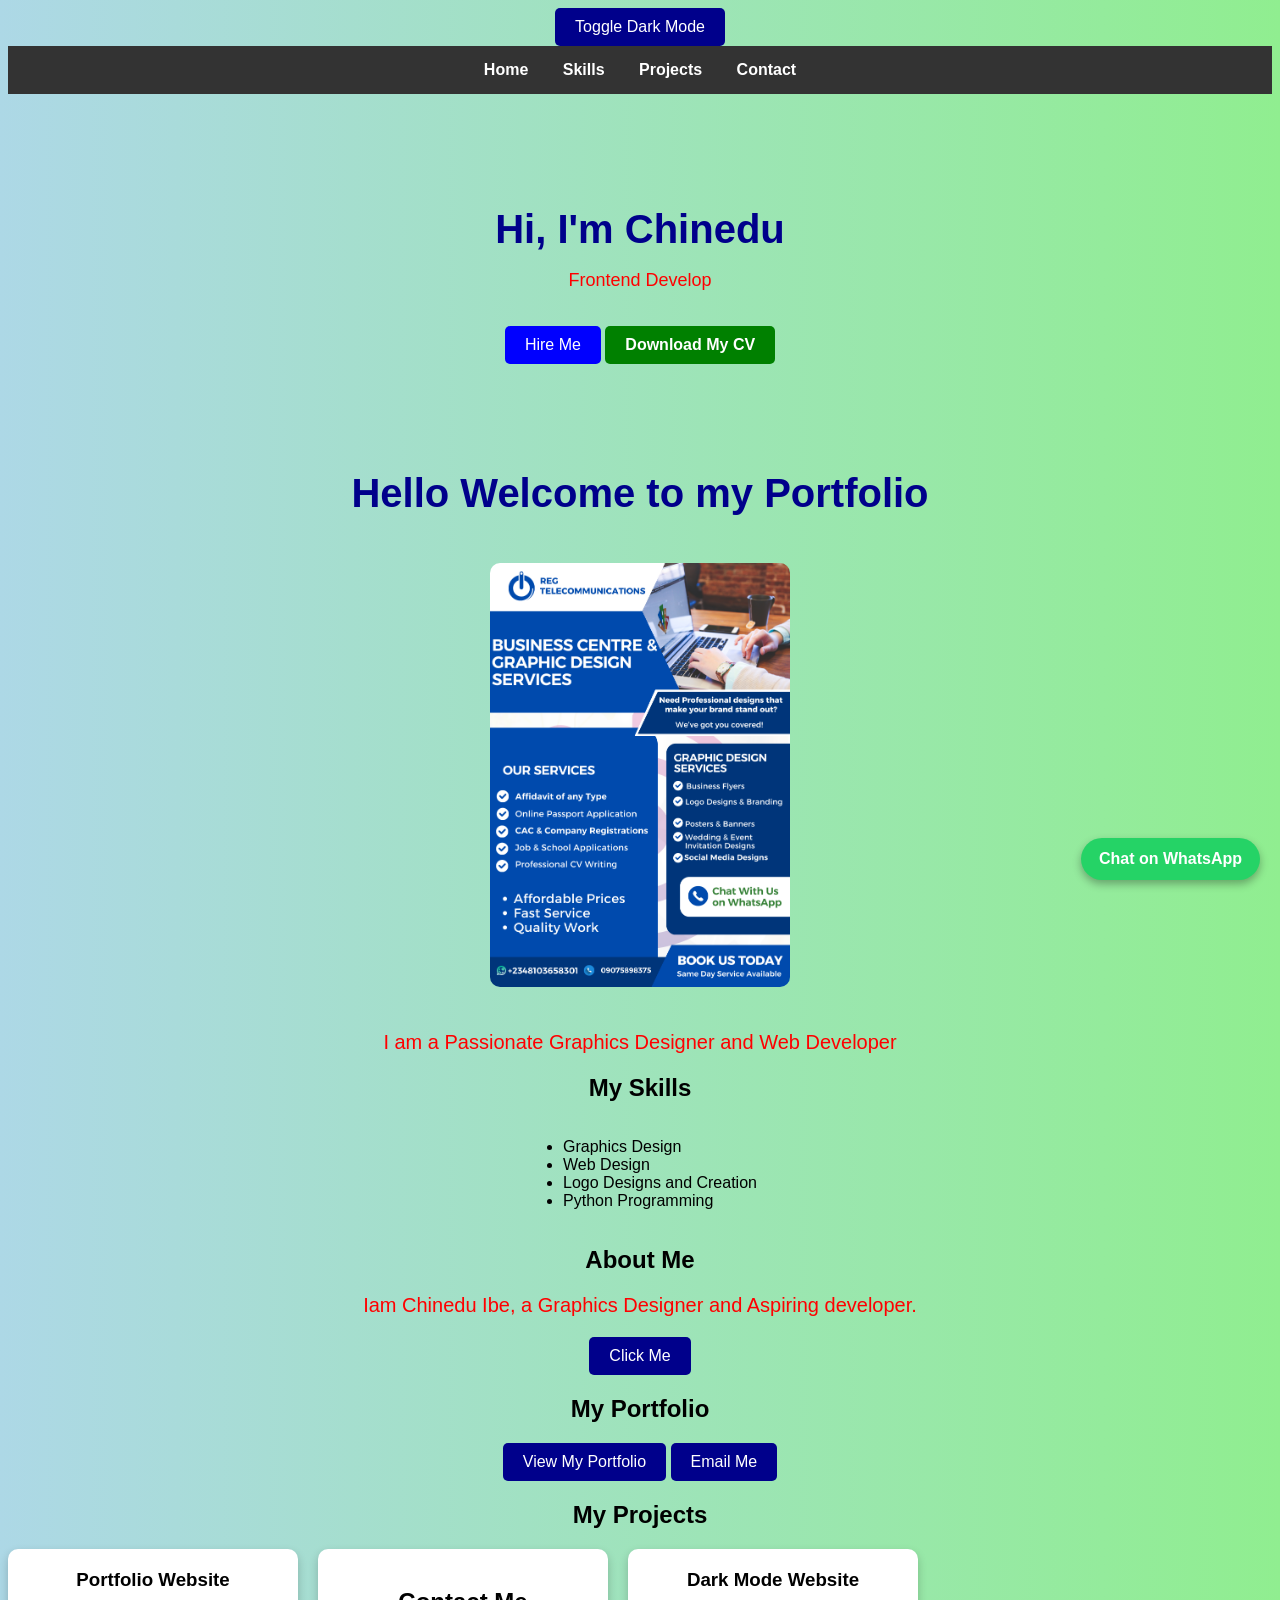
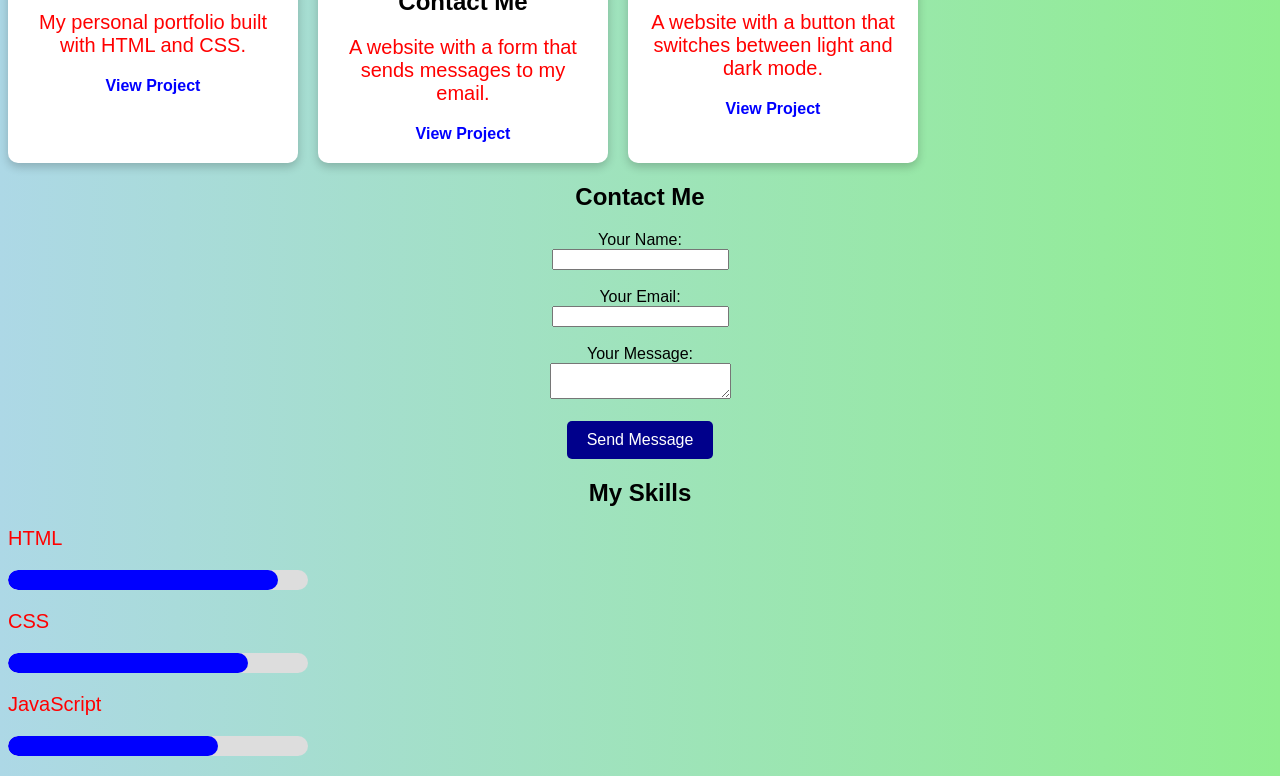
==== commit 5c9f78b3: "Add files via upload" ====
--- a/index.html
+++ b/index.html
@@ -1,172 +1,439 @@
 <!DOCTYPE html>
 <html>
+
 <head>
-<title>9Bank - Smart Digital Banking</title>
-<link rel="stylesheet" href="style.css">
-<script defer src="script.js"></script>
+    <meta name="viewport" content="width=device-width, initial-scale=1.0">
+<title>My Portfolio Website</title></head>
+
+<style>
+body {
+  background-color: lightgreen;
+  color: black;
+}
+
+h1 {
+color: darkblue;
+}
+p {
+color: red;
+font-size: 20px;
+}
+ul {
+    text-align: left;
+    display: inline-block;
+}
+img {
+    border-radius: 10px;
+    margin: 20px 0;
+}
+body {
+  background: linear-gradient(to right, lightblue, lightgreen);
+  text-align: center;
+  font-family: Arial, sans-serif;
+}
+
+h1 {
+  color: darkblue;
+  font-size: 40px;
+  animation: moveText 3s infinite alternate;
+}
+
+@keyframes moveText {
+  0% { transform: translateY(0); }
+  100% { transform: translateY(20px); }
+}
+
+p {
+  color: red;
+  font-size: 20px;
+}
+
+ul {
+  text-align: left;
+  display: inline-block;
+}
+
+img {
+  border-radius: 10px;
+  margin: 20px 0;
+  width: 300px;
+}
+
+button {
+  padding: 10px 20px;
+  font-size: 16px;
+  cursor: pointer;
+  background-color: darkblue;
+  color: white;
+  border: none;
+  border-radius: 5px;
+  transition: 0.3s;
+}
+
+button:hover {
+  background-color: blue;
+  transform: scale(1.1);
+}
+body.dark-mode {
+  background: black !important;
+  color: white !important;
+}
+.skill {
+  margin: 20px 0;
+  text-align: left;
+  width: 300px;
+}
+
+.progress-bar {
+  background-color: lightgray;
+  border-radius: 5px;
+  overflow: hidden;
+  height: 20px;
+}
+
+.progress {
+  background-color: darkblue;
+  height: 100%;
+  width: 0%;
+  border-radius: 5px;
+}
+.projects {
+  display: flex;
+  gap: 20px;
+  flex-wrap: wrap;
+}
+
+.project-card {
+  background: white;
+  border-radius: 10px;
+  padding: 20px;
+  width: 250px;
+  box-shadow: 0 4px 10px rgba(0,0,0,0.2);
+}
+
+.project-card h3 {
+  margin-top: 0;
+}
+
+.project-card a {
+  text-decoration: none;
+  color: blue;
+  font-weight: bold;
+}
+.projects{
+display:flex;
+gap:20px;
+flex-wrap:wrap;
+}
+
+.project-card{
+background:white;
+padding:20px;
+border-radius:10px;
+width:250px;
+box-shadow:0 4px 10px rgba(0,0,0,0.2);
+}
+@media (max-width: 600px) {
+
+.projects{
+flex-direction: column;
+align-items: center;
+}
+
+.project-card{
+width:90%;
+}
+
+}
+body.dark-mode {
+  background-color: black;
+  color: white;
+}
+nav{
+background:#333;
+padding:15px;
+text-align:center;
+}
+nav a{
+color:white;
+margin:0 15px;
+text-decoration:none;
+font-weight:bold;
+}
+
+nav a:hover{
+color:yellow;
+}
+html{
+scroll-behavior:smooth;
+}
+.hero{
+padding:80px 20px;
+text-align:center;
+}
+
+.hero h1{
+font-size:40px;
+margin-bottom:10px;
+}
+
+.hero p{
+font-size:18px;
+margin-bottom:20px;
+}
+
+.hero button{
+padding:10px 20px;
+font-size:16px;
+border:none;
+border-radius:5px;
+background:blue;
+color:white;
+cursor:pointer;
+}
+
+.hero button:hover{
+background:darkblue;
+}
+.skill{
+margin:20px 0;
+}
+
+.skill-bar{
+width:100%;
+background:#ddd;
+height:20px;
+border-radius:10px;
+overflow:hidden;
+}
+
+.skill-fill{
+height:100%;
+width:0;
+background:blue;
+border-radius:10px;
+transition:width 2s;
+}
+
+.html{
+width:90%;
+}
+
+.css{
+width:80%;
+}
+
+.js{
+width:60%;
+}
+html{
+scroll-behavior:smooth;
+}
+.cv-button{
+display:inline-block;
+margin-top:15px;
+padding:10px 20px;
+background:green;
+color:white;
+text-decoration:none;
+border-radius:5px;
+font-weight:bold;
+}
+
+.cv-button:hover{
+background:darkgreen;
+}
+.whatsapp-button{
+position:fixed;
+bottom:20px;
+right:20px;
+background:#25D366;
+color:white;
+padding:12px 18px;
+border-radius:50px;
+text-decoration:none;
+font-weight:bold;
+box-shadow:0 4px 8px rgba(0,0,0,0.3);
+}
+
+.whatsapp-button:hover{
+background:#1ebe5d;
+}
+body.dark-mode .project-card {
+  background-color: #222;
+  color: white;
+}
+</style>
 </head>
-
+<button onclick="darkMode()">Toggle Dark Mode</button>
 <body>
-
-<header class="navbar">
-
-<div class="logo">
-<img src="logo.png" alt="9Bank Logo">
-</div>
-
-<nav>
-<a href="index.html">Home</a>
-<a href="services.html">Services</a>
-<a href="open-account.html">Open Account</a>
-<a href="login.html">Login</a>
+    <nav>
+  <a href="#home">Home</a>
+  <a href="#skills">Skills</a>
+  <a href="#projects">Projects</a>
+  <a href="#contact">Contact</a>
 </nav>
-
-</header>
-
 <section class="hero">
 
-<h1>Welcome to 9Bank</h1>
-
-<p>
-Welcome to 9Bank — your smart digital bank for future investments,
-secure global transfers, and modern financial management built
-for individuals and businesses worldwide.
-</p>
-
-<div class="hero-buttons">
-<button onclick="location.href='open-account.html'">Open Account</button>
-<button onclick="location.href='login.html'">Login</button>
-</div>
-
+<h1>Hi, I'm Chinedu</h1>
+
+<p id="typing"></p>
+
+<button onclick="showMessage()">Hire Me</button>
+<a href="Chinedu_Ibe_CV (2).pdf" download class="cv-button">Download My CV</a>
 </section>
-
-<section class="stats">
-
-<div class="stat-card">
-<h2 class="counter" data-target="10000000">0</h2>
-<p>Customers Worldwide</p>
-</div>
-
-<div class="stat-card">
-<h2 class="counter" data-target="8500000000">0</h2>
-<p>Total Transactions</p>
-</div>
-
-<div class="stat-card">
-<h2 class="counter" data-target="150">0</h2>
-<p>Countries Supported</p>
-</div>
-
-<div class="stat-card">
-<h2 class="counter" data-target="99">0</h2>
-<p>Security Score</p>
-</div>
-
+<h1 id="home">Hello Welcome to my Portfolio</h1>
+<img
+src="Profile.jpg.png"  alt="My Profile Image" width= "300">
+<p>I am a Passionate Graphics Designer and Web Developer</p>
+
+<h2>My Skills</h2>
+<ul>
+    <li>Graphics Design</li>
+    <li>Web Design</li>
+    <li>Logo Designs and Creation</li>
+    <li>Python Programming </li>
+</ul>
+<section>
+    <h2>About Me</h2>
+<p>Iam Chinedu Ibe, a Graphics Designer and Aspiring developer. </p>
 </section>
 
-<section class="stats">
-
-<div class="stat-card">
-<h2 id="users">0</h2>
-<p>Active Customers</p>
-</div>
-
-<div class="stat-card">
-<h2 id="transactions">0</h2>
-<p>Transactions Processed</p>
-</div>
-
-<div class="stat-card">
-<h2 id="downloads">0</h2>
-<p>Mobile App Downloads</p>
-</div>
-
+<button onclick="showMessage()">Click Me</button>
+<section><h2>My Portfolio</h2>
+<a href="portfolio page.html"
+target="_blank"><button>View My Portfolio</button></a>
+<a href="mailto:Ibechineduthankgod@gmail.com">
+  <button>Email Me</button>
+</a>
+<h2 id="projects">My Projects</h2>
+
+<div class="projects">
+
+<div class="project-card">
+<h3>Portfolio Website</h3>
+<p>My personal portfolio built with HTML and CSS.</p>
+<a href="https://drive.google.com/drive/folders/1vAjPKDFrX7YsWyB9tkx1t1JIgg0P2F__?usp=drive_link">View Project</a>
+</div>
+
+<div class="project-card">
+<h2 id="contact">Contact Me</h2>
+<p>A website with a form that sends messages to my email.</p>
+<a href="https://ibechineduthankgod-stack.github.io/My-Portfolio-link/">View Project</a>
+</div>
+
+<div class="project-card">
+<h3>Dark Mode Website</h3>
+<p>A website with a button that switches between light and dark mode.</p>
+<a href="https://ibechineduthankgod-stack.github.io/My-Portfolio-link/">View Project</a>
+</div>
+
+</div>
+<h2>Contact Me</h2>
+<form action="https://formspree.io/f/mvzwqyow" method="POST">
+
+<label>Your Name:</label><br>
+<input type="text" name="name" required><br><br>
+
+<label>Your Email:</label><br>
+<input type="email" name="email" required><br><br>
+
+<label>Your Message:</label><br>
+<textarea name="message" required></textarea><br><br>
+
+<button type="submit">Send Message</button>
+</form>
 </section>
-
-
-<section class="services">
-
-<h2>Our Banking Services</h2>
-
-<div class="services-grid">
-
-<div class="service-card">
-<h3>Instant Transfers</h3>
-<p>Send money globally within seconds.</p>
-</div>
-
-<div class="service-card">
-<h3>International Payments</h3>
-<p>Secure cross-border payments.</p>
-</div>
-
-<div class="service-card">
-<h3>Investment Portfolio</h3>
-<p>Grow your wealth digitally.</p>
-</div>
-
-<div class="service-card">
-<h3>Savings Vault</h3>
-<p>Smart savings with interest.</p>
-</div>
-
-</div>
-
-</section>
-
-<section class="testimonials">
-
-<h2>What Our Customers Say</h2>
-
-<div class="testimonial-container">
-
-<div class="testimonial active">
-<p>“I use 9Bank for my business payments and international transfers.
-Everything is fast, secure and reliable.”</p>
-<h4>— Sarah Williams</h4>
-</div>
-
-<div class="testimonial">
-<p>“The best digital bank I’ve used. The dashboard makes it easy
-to track spending and manage savings.”</p>
-<h4>— David Miller</h4>
-</div>
-
-<div class="testimonial">
-<p>“Secure transactions, fast transfers and a modern dashboard.
-9Bank is my favorite digital bank.”</p>
-<h4>— Michael Johnson</h4>
-</div>
-
-</div>
-
-</section>
-
-</section>
-
-</div>
-
-</section>
-
-<section class="app-download">
-
-<img src="logo.png" alt="9Bank Logo">
-
-<h2>Download the 9Bank Mobile App</h2>
-
-<p>Manage your finances anywhere anytime.</p>
-
-<button>Download Android</button>
-<button>Download iOS</button>
-
-</section>
-
-
-<a class="whatsapp-button" href="https://wa.me/2348103658301">Chat</a>
-
-<footer>
-<p>© 2026 9Bank. All rights reserved.</p>
-</footer>
-
+<h2>My Skills</h2>
+<div class="skill">
+<p>HTML</p>
+<div class="skill-bar">
+<div class="skill-fill" id="html-bar"></div>
+</div>
+</div>
+
+<div class="skill">
+<p>CSS</p>
+<div class="skill-bar">
+<div class="skill-fill" id="css-bar"></div>
+</div>
+</div>
+
+<div class="skill">
+<p>JavaScript</p>
+<div class="skill-bar">
+<div class="skill-fill" id="js-bar"></div>
+</div>
+</div>
+<script>
+window.onload = function() {
+  const skills = [
+    {selector: '.skill:nth-child(1) .progress', width: 90},
+    {selector: '.skill:nth-child(2) .progress', width: 80},
+    {selector: '.skill:nth-child(3) .progress', width: 70}
+  ];
+
+  skills.forEach(skill => {
+    let elem = document.querySelector(skill.selector);
+    let width = 0;
+    let id = setInterval(frame, 20);
+    function frame() {
+      if(width >= skill.width) {
+        clearInterval(id);
+      } else {
+        width++;
+        elem.style.width = width + '%';
+      }
+    }
+  });
+}
+
+</script>
+<script>
+function showMessage() {
+  alert("Welcome to my portfolio website!");
+}
+
+function darkMode() {
+  document.body.classList.toggle("dark-mode");
+}
+</script>
+<script>
+
+const text = "Frontend Developer | Website Designer";
+let index = 0;
+
+function typeEffect(){
+    document.getElementById("typing").innerHTML += text.charAt(index);
+    index++;
+
+    if(index < text.length){
+        setTimeout(typeEffect,100);
+    }
+}
+
+typeEffect();
+
+</script>
+<script>
+
+window.onload = function(){
+
+setTimeout(function(){
+
+document.getElementById("html-bar").style.width = "90%";
+document.getElementById("css-bar").style.width = "80%";
+document.getElementById("js-bar").style.width = "70%";
+
+},300);
+
+}
+
+</script>
+</script>
+<a href="https://wa.me/2348103658301" class="whatsapp-button" target="_blank">
+Chat on WhatsApp
+</a>
 </body>
-</html>
+</body>
+</html>
